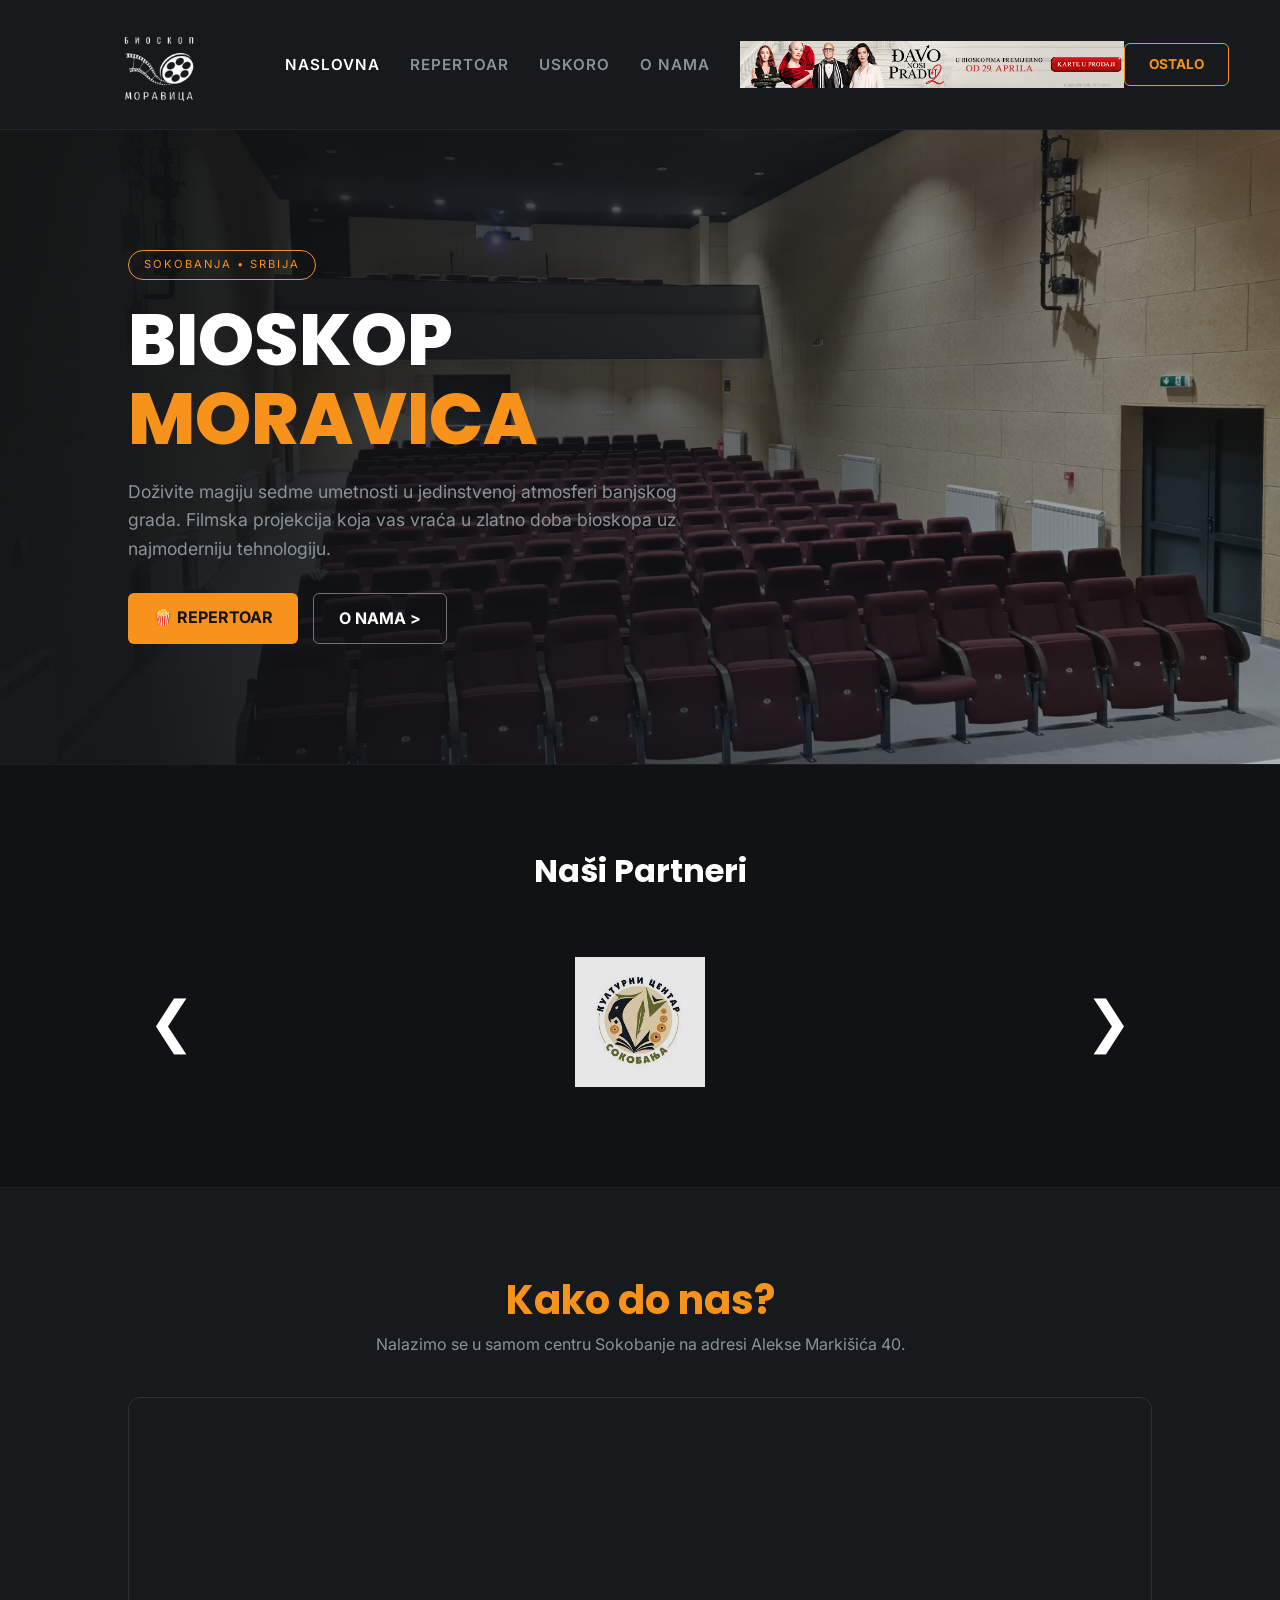
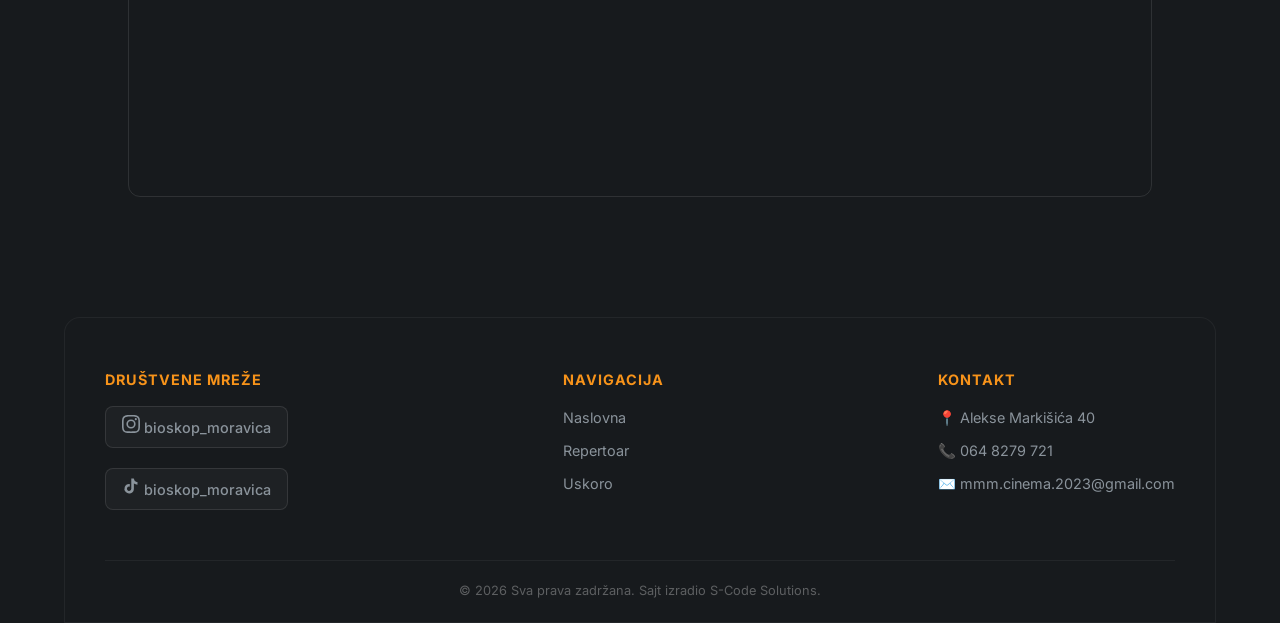
==== index.html @ 9a2bece3 "p" ====
<!DOCTYPE html>
<html lang="sr">
<head>
    <meta charset="UTF-8">
    <meta name="viewport" content="width=device-width, initial-scale=1.0">
    <title>Bioskop Moravica | Naslovna</title>
    <link rel="stylesheet" href="style.css">
    <link href="https://fonts.googleapis.com/css2?family=Inter:wght@400;600&family=Poppins:wght@700;800&display=swap" rel="stylesheet">
</head>
<body>
    
    <nav class="navbar">
        <div class="nav-left">
            <div class="hamburger" onclick="toggleMenu()">
                <span></span><span></span><span></span>
            </div>
            <a href="index.html" class="logo">
                <img src="assets/logo.png" alt="Bioskop Moravica">
            </a>
        </div>

        <ul class="nav-links" id="navLinks">
            <li><a href="index.html" style="color: var(--text-main);">NASLOVNA</a></li>
            <li><a href="repertoar.html">REPERTOAR</a></li>
            <li><a href="uskoro.html">USKORO</a></li>
            <li><a href="o-nama.html">O NAMA</a></li>
            <li class="hamburger-only" style="margin-top: 20px;"><a href="ostalo.html" style="color: var(--accent);">OSTALO</a></li>
        </ul>

        <div class="nav-right-group">
            <a href="repertoar.html#prada" class="banner-link-right">
                <img src="assets/baner-desni.jpg" class="nav-banner nav-banner-desni" alt="Đavo nosi Pradu 2">
            </a>
            <a href="ostalo.html" class="btn-outline nav-btn-mobile-hide">OSTALO</a>
        </div>
    </nav>

    <header class="hero">
        <div class="hero-content">
            <span style="display: inline-block; padding: 5px 15px; border: 1px solid var(--accent); color: var(--accent); border-radius: 20px; font-size: 0.7rem; letter-spacing: 2px; margin-bottom: 20px;">SOKOBANJA • SRBIJA</span>
            <h1>BIOSKOP<br><span>MORAVICA</span></h1>
            <p>Doživite magiju sedme umetnosti u jedinstvenoj atmosferi banjskog grada. Filmska projekcija koja vas vraća u zlatno doba bioskopa uz najmoderniju tehnologiju.</p>
            <div class="hero-buttons">
                <a href="repertoar.html" class="btn-primary">🍿 REPERTOAR</a>
                <a href="o-nama.html" class="btn-secondary">O NAMA ></a>
            </div>
        </div>
    </header>

    <section class="partners-section">
        <h3>Naši Partneri</h3>
        
        <div class="slider-container">
            <button class="slider-arrow" onclick="slideLeft()">❮</button>
            
            <div class="slider-track-window">
                <div class="partner-logos" id="partnerTrack">
                    <a href="https://kcsokobanja.rs/" target="_blank" class="partner-link">
                        <img src="assets/kc-sokobanja.png" alt="Kulturni centar Sokobanja" class="partner-logo-img">
                    </a>
                    <a href="https://sokobanja.rs/" target="_blank" class="partner-link">
                        <img src="assets/to-sokobanja.png" alt="Turistička organizacija Sokobanja" class="partner-logo-img">
                    </a>
                    <a href="https://sokobanja.ls.gov.rs/" target="_blank" class="partner-link">
                        <img src="assets/opstina-sokobanja.png" alt="Opština Sokobanja" class="partner-logo-img">
                    </a>
                </div>
            </div>
            
            <button class="slider-arrow" onclick="slideRight()">❯</button>
        </div>
    </section>

    <section class="map-section" style="padding: 80px 10%; background: var(--bg-card); border-top: 1px solid rgba(255,255,255,0.05);">
        <div class="section-header" style="text-align: center; margin-bottom: 40px;">
            <h2 style="font-family: 'Poppins'; font-size: 2.5rem; color: var(--accent);">Kako do nas?</h2>
            <p style="color: var(--text-muted);">Nalazimo se u samom centru Sokobanje na adresi Alekse Markišića 40.</p>
        </div>
        <div class="map-container">
            <iframe src="https://maps.google.com/maps?q=Alekse%20Markišića%2040,%20Sokobanja&t=&z=15&ie=UTF8&iwloc=&output=embed" allowfullscreen="" loading="lazy"></iframe>
        </div>
    </section>

    <footer class="footer">
        <div class="footer-grid">
            <div class="footer-col brand">
                <h4>DRUŠTVENE MREŽE</h4>
                <div class="social-buttons">
                    <a href="https://www.instagram.com/bioskop_moravica/" target="_blank" class="social-btn">
                        <svg viewBox="0 0 24 24"><path d="M12 2.163c3.204 0 3.584.012 4.85.07 3.252.148 4.771 1.691 4.919 4.919.058 1.265.069 1.645.069 4.849 0 3.205-.012 3.584-.069 4.849-.149 3.225-1.664 4.771-4.919 4.919-1.266.058-1.644.07-4.85.07-3.204 0-3.584-.012-4.849-.07-3.26-.149-4.771-1.699-4.919-4.92-.058-1.265-.07-1.644-.07-4.849 0-3.204.013-3.583.07-4.849.149-3.227 1.664-4.771 4.919-4.919 1.266-.057 1.645-.069 4.849-.069zM12 0C8.741 0 8.333.014 7.053.072 2.695.272.273 2.69.073 7.052.014 8.333 0 8.741 0 12c0 3.259.014 3.668.072 4.948.2 4.358 2.618 6.78 6.98 6.98C8.333 23.986 8.741 24 12 24c3.259 0 3.668-.014 4.948-.072 4.354-.2 6.782-2.618 6.979-6.98.059-1.28.073-1.689.073-4.948 0-3.259-.014-3.667-.072-4.947-.196-4.354-2.617-6.78-6.979-6.98C15.668.014 15.259 0 12 0zm0 5.838a6.162 6.162 0 100 12.324 6.162 6.162 0 000-12.324zM12 16a4 4 0 110-8 4 4 0 010 8zm6.406-11.845a1.44 1.44 0 100 2.881 1.44 1.44 0 000-2.881z"/></svg>
                        bioskop_moravica
                    </a>
                    <a href="https://www.tiktok.com/@bioskop_moravica" target="_blank" class="social-btn">
                        <svg viewBox="0 0 24 24"><path d="M19.59 6.69a4.83 4.83 0 0 1-3.77-4.25V2h-3.45v13.67a2.89 2.89 0 0 1-5.2 1.74 2.89 2.89 0 0 1 2.31-4.64 2.93 2.93 0 0 1 .88.13V9.4a6.84 6.84 0 0 0-1-.05A6.33 6.33 0 0 0 5 20.1a6.34 6.34 0 0 0 10.86-4.43v-7a8.16 8.16 0 0 0 4.77 1.52v-3.4a4.85 4.85 0 0 1-1-.1z"/></svg>
                        bioskop_moravica
                    </a>
                </div>
            </div>
            <div class="footer-col links">
                <h4>NAVIGACIJA</h4>
                <a href="index.html">Naslovna</a>
                <a href="repertoar.html">Repertoar</a>
                <a href="uskoro.html">Uskoro</a>
            </div>
            <div class="footer-col contact">
                <h4>KONTAKT</h4>
                <p>📍 Alekse Markišića 40</p>
                <p>📞 064 8279 721</p>
                <p>✉️ mmm.cinema.2023@gmail.com</p>
            </div>
        </div>
        <div class="copyright-tekst">© 2026 Sva prava zadržana. Sajt izradio S-Code Solutions.</div>
    </footer>

    <script>
        function toggleMenu() { document.getElementById("navLinks").classList.toggle("active"); }

        function slideRight() {
            const track = document.getElementById('partnerTrack');
            if (!track) return;
            const itemWidth = track.firstElementChild.offsetWidth; 
            
            track.style.transition = "transform 0.3s ease-in-out";
            track.style.transform = `translateX(-${itemWidth}px)`;
            
            setTimeout(() => {
                track.style.transition = "none";
                track.style.transform = "translateX(0)";
                track.appendChild(track.firstElementChild);
            }, 300);
        }

        function slideLeft() {
            const track = document.getElementById('partnerTrack');
            if (!track) return;
            const itemWidth = track.lastElementChild.offsetWidth;
            
            track.prepend(track.lastElementChild);
            track.style.transition = "none";
            track.style.transform = `translateX(-${itemWidth}px)`;
            
            setTimeout(() => {
                track.style.transition = "transform 0.3s ease-in-out";
                track.style.transform = "translateX(0)";
            }, 20); 
        }
    </script>
</body>
</html>
---- style.css ----
:root {
    --bg-dark: #101214;
    --bg-card: #171A1D;
    --accent: #F7931A;
    --text-main: #FFFFFF;
    --text-muted: #8A939B;
    --font-heading: 'Poppins', sans-serif;
    --font-text: 'Inter', sans-serif;
}

* { margin: 0; padding: 0; box-sizing: border-box; }
body { background-color: var(--bg-card); color: var(--text-main); font-family: var(--font-text); line-height: 1.6; overflow-x: hidden; }
a { text-decoration: none; color: inherit; }

/* === 1. NAVIGACIJA (SAVRŠENA SIMETRIJA) === */
.navbar {
    display: flex;
    justify-content: space-between;
    align-items: center;
    padding: 10px 4%; 
    background-color: var(--bg-card);
    border-bottom: 1px solid rgba(255, 255, 255, 0.05); 
    position: sticky; 
    top: 0; 
    z-index: 1000;
    min-height: 130px;
}

.hamburger { display: none; flex-direction: column; gap: 5px; cursor: pointer; z-index: 2000; }
.hamburger span { width: 25px; height: 3px; background-color: var(--text-main); border-radius: 2px; transition: 0.3s; }

/* LEVA STRANA (LOGO) */
.nav-left { 
    display: flex; 
    align-items: center; 
    flex: 1; 
    justify-content: flex-start;
}
.logo { display: block; cursor: pointer; z-index: 2000; text-decoration: none; }
.logo-text { display: none !important; }
.logo img { 
    height: 80px !important; 
    width: auto !important; 
    display: block; 
    object-fit: contain;
    transform: scale(2.2); 
    transform-origin: left center; 
    margin-left: 20px; 
}

/* SREDINA (LINKOVI U MRTVOM CENTRU) */
.nav-links { 
    display: flex; 
    list-style: none; 
    gap: 30px; 
    justify-content: center; 
    flex: 1; 
    margin: 0;
    padding: 0;
}
.nav-links a { font-size: 0.95rem; font-weight: 600; color: var(--text-muted); transition: 0.3s; letter-spacing: 1px; white-space: nowrap;}
.nav-links a:hover { color: var(--text-main); }
.hamburger-only { display: none; }

/* DESNA STRANA (PRADA BLIŽE SREDINI, OSTALO DESNO) */
.nav-right-group {
    display: flex;
    align-items: center;
    flex: 1; 
    justify-content: flex-end; 
}
.banner-link-right { 
    display: flex; 
    align-items: center; 
    margin-left: 30px; 
    margin-right: auto; 
}
.nav-banner-desni {
    height: 65px !important; 
    width: auto;
    max-width: 30vw !important; 
    object-fit: contain;
    border-radius: 6px;
    margin: 0;
    transition: transform 0.2s ease;
}
.nav-banner-desni:hover { transform: scale(1.05); }

.nav-right-group .btn-outline { margin-left: auto; }

/* === 2. DUGMAD === */
.btn-outline { border: 1px solid var(--accent); padding: 10px 24px; border-radius: 6px; color: var(--accent); font-weight: 700; font-size: 0.85rem; transition: 0.3s; cursor: pointer; display: inline-block; white-space: nowrap; flex-shrink: 0; background: transparent;}
.btn-outline:hover { background: var(--accent); color: var(--bg-dark); }
.btn-primary { background: var(--accent); color: var(--bg-dark); padding: 12px 25px; border-radius: 6px; font-weight: 700; display: inline-block; text-align: center; border: none; cursor: pointer;}
.btn-secondary { background: transparent; border: 1px solid rgba(255,255,255,0.4); color: var(--text-main); padding: 12px 25px; border-radius: 6px; font-weight: 700; display: inline-block; text-align: center;}
#filterBtn { background-color: var(--accent) !important; color: var(--bg-dark) !important; border: none !important; box-shadow: 0 4px 15px rgba(247, 147, 26, 0.3); }

/* === 3. HERO SEKCIJA === */
.hero { padding: 120px 10%; display: flex; flex-direction: column; justify-content: center; background-color: #111; background-image: linear-gradient(to right, rgba(16,18,20,0.95) 10%, rgba(16,18,20,0.7) 50%, rgba(16,18,20,0.2) 100%), url('assets/bmsunutra.jpeg'); background-size: cover; background-position: center; }
.hero h1 { font-family: var(--font-heading); font-size: clamp(3rem, 6vw, 4.5rem); line-height: 1.1; margin-bottom: 20px; font-weight: 800; }
.hero h1 span { color: var(--accent); }
.hero p { color: var(--text-muted); max-width: 550px; margin-bottom: 30px; font-size: 1.1rem; }
.hero-buttons { display: flex; gap: 15px; margin-top: 10px; }

/* === 4. GRIDOVI KARTICA === */
.movie-grid { display: grid; grid-template-columns: repeat(auto-fill, minmax(280px, 1fr)); gap: 30px; }

/* UKLONJEN align-items: start; KAKO BI SVE KARTICE BILE ISTE VISINE */
.services-grid { display: grid; grid-template-columns: repeat(auto-fill, minmax(350px, 1fr)); gap: 40px; }

.movie-card { background-color: rgba(255,255,255,0.03); border-radius: 12px; overflow: hidden; border: 1px solid rgba(255,255,255,0.05); transition: transform 0.3s ease, box-shadow 0.3s ease; display: flex !important; flex-direction: column !important; height: 100% !important; }
.movie-card:hover { transform: scale(1.02); }
.movie-card:target { border: 2px solid var(--accent) !important; transform: scale(1.03); animation: pulse-glow 2s infinite; }

@keyframes pulse-glow {
    0% { box-shadow: 0 0 15px rgba(247, 147, 26, 0.3); }
    50% { box-shadow: 0 0 40px rgba(247, 147, 26, 0.7); }
    100% { box-shadow: 0 0 15px rgba(247, 147, 26, 0.3); }
}

.movie-card img { width: 100% !important; aspect-ratio: 2 / 3 !important; object-fit: cover !important; display: block !important; height: auto !important; }
.card-content { padding: 15px 20px 20px 20px; display: flex !important; flex-direction: column !important; flex-grow: 1 !important; }
.card-content h3 { font-family: var(--font-heading); font-size: 1.2rem; margin-bottom: 5px; }
.card-content p { font-size: 0.85rem; color: var(--text-muted); margin-bottom: 15px; line-height: 1.4; }
.genre { font-size: 0.75rem; color: var(--accent); display: block; margin-bottom: 10px; font-weight: 700; text-transform: uppercase;}
.card-content .times { margin-top: auto !important; }
.times span { background: rgba(255,255,255,0.05); padding: 5px 12px; border-radius: 4px; font-size: 0.8rem; border: 1px solid rgba(255,255,255,0.1); margin-right: 5px;}
.rezervacija-info { display: flex; justify-content: space-between; align-items: center; margin-top: auto !important; margin-bottom: 15px; padding-top: 15px; border-top: 1px solid rgba(255,255,255,0.05); }
.cena { font-weight: 800; color: var(--accent); font-size: 1.1rem; }
.btn-rezervisi { background-color: var(--accent); color: var(--bg-dark); padding: 10px 0; text-align: center; border-radius: 6px; font-weight: 800; display: block; width: 100%; transition: transform 0.2s ease; }
.btn-rezervisi:hover { background-color: #e08517; transform: scale(1.02); }

/* === 5. KARTICE USLUGA (OSTALO) === */
.service-card { background-color: var(--bg-card); border-radius: 12px; padding: 30px; border: 1px solid rgba(255,255,255,0.05); height: 100%; display: flex; flex-direction: column; }
.service-card h3 { font-family: var(--font-heading); font-size: 1.5rem; margin-bottom: 10px; }
.service-card img { width: 100% !important; height: 250px; object-fit: cover; border-radius: 8px; margin-top: auto; border: 1px solid rgba(255,255,255,0.1); }

.slika-rodjendan-full { 
    width: 100% !important; 
    height: auto !important; 
    object-fit: contain !important; 
    border-radius: 12px !important; 
    margin: 15px 0 !important; 
    display: block !important;
}

/* === 6. FILTERI === */
.filters-container { display: none; gap: 20px; margin-top: 20px; margin-bottom: 40px; background: rgba(255,255,255,0.03); padding: 25px; border-radius: 8px; flex-wrap: wrap; width: 100%; border: 1px solid rgba(255,255,255,0.05);}
.filter-group { display: flex; flex-direction: column; flex: 1; min-width: 200px; }
.filter-group label { font-size: 0.75rem; color: var(--accent); margin-bottom: 8px; font-weight: 700; text-transform: uppercase; }
.filter-group select { appearance: none; -webkit-appearance: none; background-color: #1A1D21; color: var(--text-main); border: 1px solid rgba(255,255,255,0.1); padding: 12px 15px; border-radius: 6px; font-family: var(--font-text); font-size: 0.95rem; outline: none; cursor: pointer; }
.filter-group select option { background-color: #1A1D21; color: #fff; }

/* === 7. TABELA ZA CENOVNIK === */
.cenovnik-container { width: 100%; margin-top: 30px; overflow-x: auto; }
.cena-tabela { width: 100%; border-collapse: collapse; background: rgba(255,255,255,0.02); border-radius: 12px; overflow: hidden; border: 1px solid rgba(255,255,255,0.05); }
.cena-tabela th, .cena-tabela td { padding: 15px; text-align: left; border-bottom: 1px solid rgba(255,255,255,0.05); }
.cena-tabela th { background: rgba(247, 147, 26, 0.1); color: var(--accent); text-transform: uppercase; font-size: 0.9rem; }
.cena-tabela tr:last-child td { border-bottom: none; }

/* === 8. PARTNERI SLAJDER (UVEĆANI LOGOTIPI, STRELICE NA IVICAMA) === */
.partners-section { padding: 80px 10%; background-color: var(--bg-dark); border-top: 1px solid rgba(255, 255, 255, 0.05); }
.partners-section h3 { font-family: var(--font-heading); font-size: 2rem; color: var(--text-main); margin-bottom: 40px; text-align: center; }

.slider-container { display: flex; align-items: center; justify-content: space-between; max-width: 1100px; margin: 0 auto; width: 100%; }

.slider-arrow { background: none !important; border: none !important; color: var(--text-main); font-size: 3.5rem; cursor: pointer; transition: transform 0.2s ease, color 0.2s ease; padding: 0 20px; }
.slider-arrow:hover { transform: scale(1.3); color: var(--accent); }

.slider-track-window { overflow: hidden; max-width: 400px; width: 100%; margin: 0 auto; }
.partner-logos { display: flex; align-items: center; justify-content: flex-start; width: max-content; padding: 20px 0; gap: 0; }
.partner-link { display: flex; justify-content: center; width: 400px; flex-shrink: 0; transition: transform 0.3s ease; opacity: 0.9; }
.partner-link:hover { transform: scale(1.1); opacity: 1; }

/* ZNATNO UVEĆAN LOGO PARTNERA (Vraćeno na 130px) */
.partner-logo-img { height: 130px !important; width: auto; object-fit: contain; }

/* === 9. MAPE === */
.map-container { width: 100%; height: 400px !important; border-radius: 12px !important; overflow: hidden !important; border: 1px solid rgba(255,255,255,0.1) !important; display: flex !important; }
.map-container iframe { width: 100% !important; height: 100% !important; border: none !important; display: block !important; }

/* === 10. FUTER === */
.footer { background-color: var(--bg-card); margin: 40px 5% 0 5%; padding: 50px 40px 20px 40px; border-radius: 16px 16px 0 0; border: 1px solid rgba(255, 255, 255, 0.05); }
.footer-grid { display: flex; justify-content: space-between; flex-wrap: wrap; gap: 30px; width: 100%; }
.footer-col h4 { color: var(--accent); margin-bottom: 15px; font-size: 0.9rem; letter-spacing: 1px; }
.footer-col a, .footer-col p { display: block; color: var(--text-muted); margin-bottom: 10px; font-size: 0.9rem; text-decoration: none; }
.footer-col a:hover { color: var(--text-main); }

.footer-col.brand img { height: 70px !important; width: auto; margin-bottom: 20px; transform: scale(2.2); transform-origin: left center; margin-left: 15px; }

.social-buttons { display: flex; flex-direction: column; gap: 10px; margin-top: 10px; }
.social-btn { display: inline-flex; align-items: center; gap: 10px; background: rgba(255, 255, 255, 0.03); padding: 8px 16px; border: 1px solid rgba(255, 255, 255, 0.1); border-radius: 8px; color: var(--text-muted); text-decoration: none; transition: 0.3s; font-size: 0.85rem; font-weight: 500; width: fit-content; }
.social-btn:hover { background-color: var(--accent); color: var(--bg-dark); border-color: var(--accent); transform: translateY(-3px); }
.social-btn svg { width: 18px; height: 18px; fill: currentColor; flex-shrink: 0; }

.copyright-tekst { text-align: center; color: rgba(255, 255, 255, 0.3); font-size: 0.8rem; padding-top: 20px; margin-top: 40px; border-top: 1px solid rgba(255, 255, 255, 0.05); width: 100%; }

.skriveno { display: none !important; }

/* === 11. MOBILNA OPTIMIZACIJA === */
@media (max-width: 1000px) {
    .hamburger { display: flex; }
    .navbar { padding: 15px 5%; justify-content: space-between; min-height: 80px;}
    
    .nav-left { flex: unset; }
    .logo img { transform: scale(1.6); margin-left: 20px; height: 60px !important; } 
    
    .nav-banner-desni { max-width: 40vw !important; height: 50px !important; }

    .nav-links { position: fixed; top: 0; left: -100%; width: 250px; height: 100vh; background-color: #0c0d0f; flex-direction: column; justify-content: center; align-items: center; gap: 30px; transition: 0.4s ease-in-out; z-index: 1500; box-shadow: 10px 0 20px rgba(0,0,0,0.5); margin: 0 !important; }
    .nav-links.active { left: 0; }
    .nav-btn-mobile-hide { display: none; }
    .hamburger-only { display: block; }
    
    .nav-right-group { gap: 10px; justify-content: flex-end; flex: 1; }
    
    .hero { padding: 80px 5%; text-align: center; }
    .hero h1 { font-size: 2.8rem; }
    
    .slider-arrow { font-size: 2.5rem; padding: 0 5px; }
    
    .slider-track-window { max-width: 100%; width: 100%; }
    .partner-link { width: 100vw; }
    .partner-logo-img { height: 90px !important; }

    .map-section { padding: 50px 5% !important; }
    .map-container { width: 100%; overflow: hidden; }
    iframe { width: 100% !important; height: 300px !important; }
    
    .movie-grid { grid-template-columns: 1fr; gap: 20px; }
    .services-grid { grid-template-columns: 1fr; gap: 20px; }
}
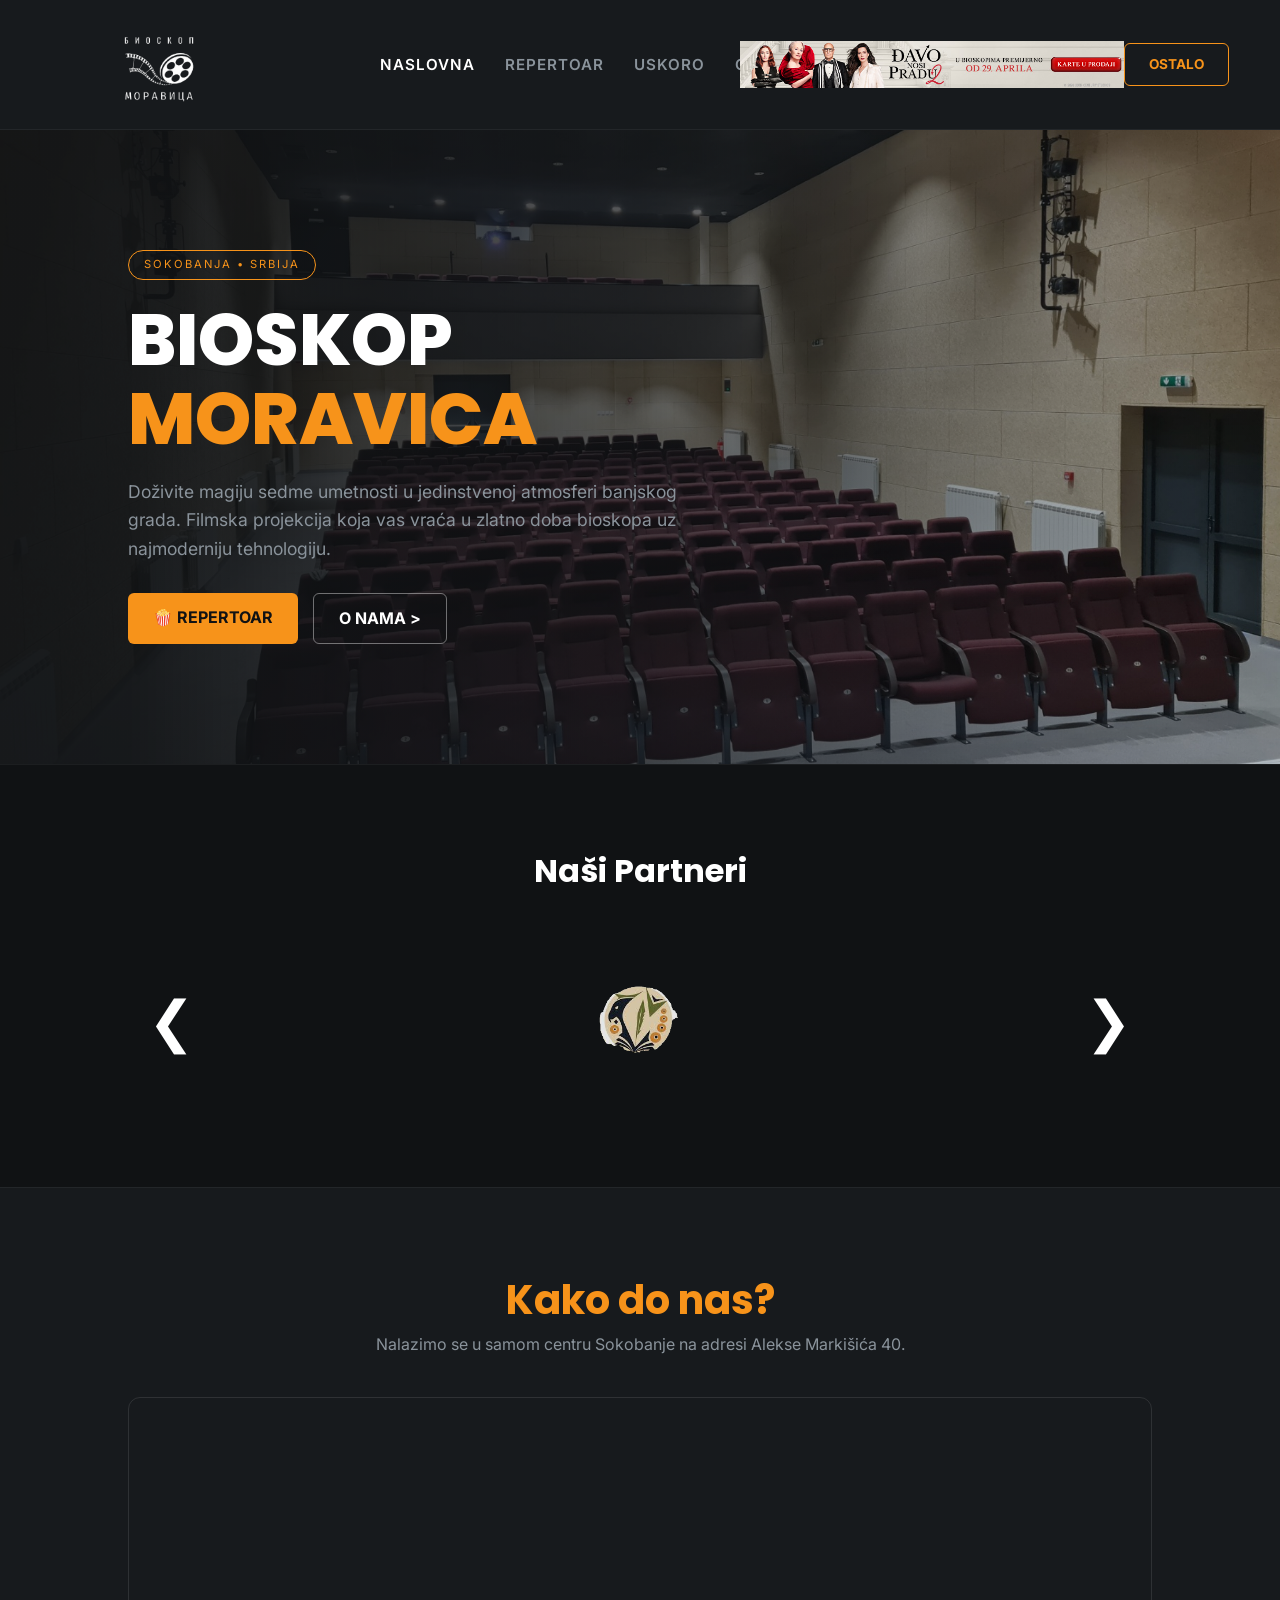
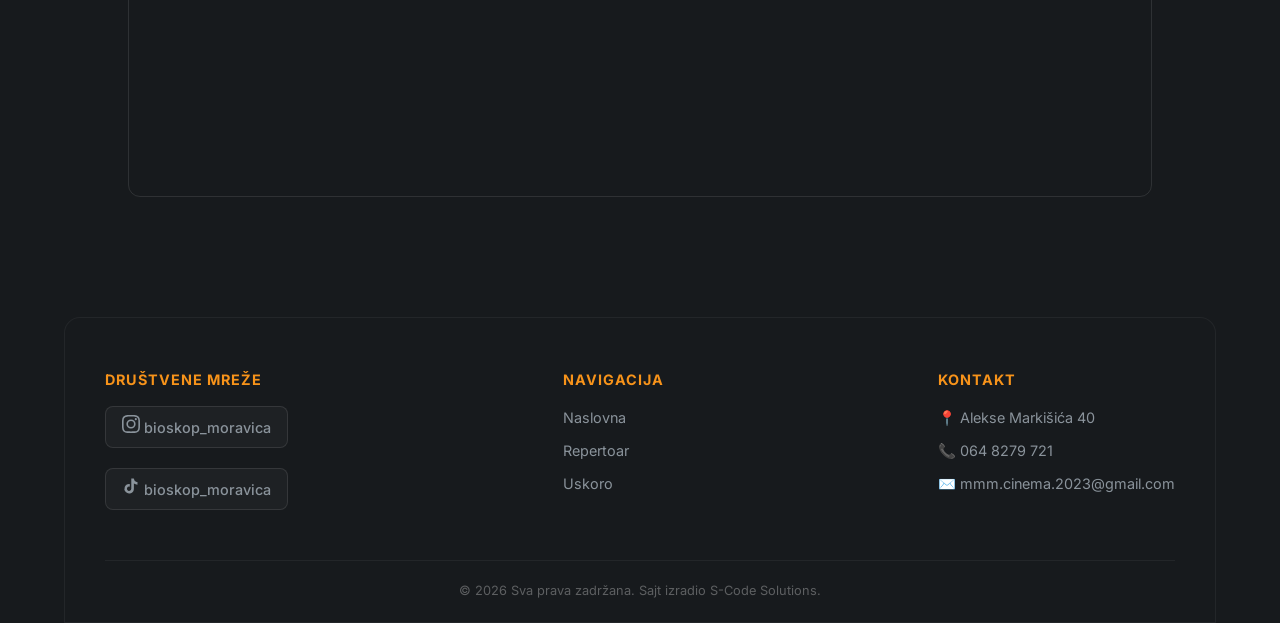
==== commit b276fd16: "mobilev2" ====
--- a/index.html
+++ b/index.html
@@ -113,7 +113,10 @@
     </footer>
 
     <script>
-        function toggleMenu() { document.getElementById("navLinks").classList.toggle("active"); }
+        function toggleMenu() { 
+    document.getElementById("navLinks").classList.toggle("active"); 
+    document.querySelector(".logo").classList.toggle("logo-sakriven");
+}
 
         function slideRight() {
             const track = document.getElementById('partnerTrack');
--- a/style.css
+++ b/style.css
@@ -72,7 +72,7 @@
 .banner-link-right { 
     display: flex; 
     align-items: center; 
-    margin-left: 30px; 
+    margin-left: -65px; /* OVO JE KLJUČ: Minus je gura kroz zid ulevo! */
     margin-right: auto; 
 }
 .nav-banner-desni {
@@ -197,15 +197,22 @@
 
 .skriveno { display: none !important; }
 
-/* === 11. MOBILNA OPTIMIZACIJA === */
+/* === 11. MOBILNA OPTIMIZACIJA (Samo za telefone!) === */
 @media (max-width: 1000px) {
     .hamburger { display: flex; }
     .navbar { padding: 15px 5%; justify-content: space-between; min-height: 80px;}
     
     .nav-left { flex: unset; }
-    .logo img { transform: scale(1.6); margin-left: 20px; height: 60px !important; } 
-    
-    .nav-banner-desni { max-width: 40vw !important; height: 50px !important; }
+    
+    /* GIGANTSKI LOGO NA TELEFONU */
+    .logo img { transform: scale(2); margin-left: 25px; height: 60px !important; } 
+    
+    /* GIGANTSKA PRADA NA TELEFONU */
+    .banner-link-right { margin-left: auto !important; margin-right: 0 !important; }
+    .nav-banner-desni { max-width: 45vw !important; height: 60px !important; }
+
+    /* KADA SE MENI OTVORI, LOGO SE SAKRIJE */
+    .logo-sakriven { display: none !important; }
 
     .nav-links { position: fixed; top: 0; left: -100%; width: 250px; height: 100vh; background-color: #0c0d0f; flex-direction: column; justify-content: center; align-items: center; gap: 30px; transition: 0.4s ease-in-out; z-index: 1500; box-shadow: 10px 0 20px rgba(0,0,0,0.5); margin: 0 !important; }
     .nav-links.active { left: 0; }
@@ -218,10 +225,9 @@
     .hero h1 { font-size: 2.8rem; }
     
     .slider-arrow { font-size: 2.5rem; padding: 0 5px; }
-    
-    .slider-track-window { max-width: 100%; width: 100%; }
-    .partner-link { width: 100vw; }
-    .partner-logo-img { height: 90px !important; }
+    .slider-track-window { max-width: 230px !important; } 
+    .partner-link { width: 230px !important; } 
+    .partner-logo-img { height: 70px !important; width: 100% !important; object-fit: contain; } 
 
     .map-section { padding: 50px 5% !important; }
     .map-container { width: 100%; overflow: hidden; }
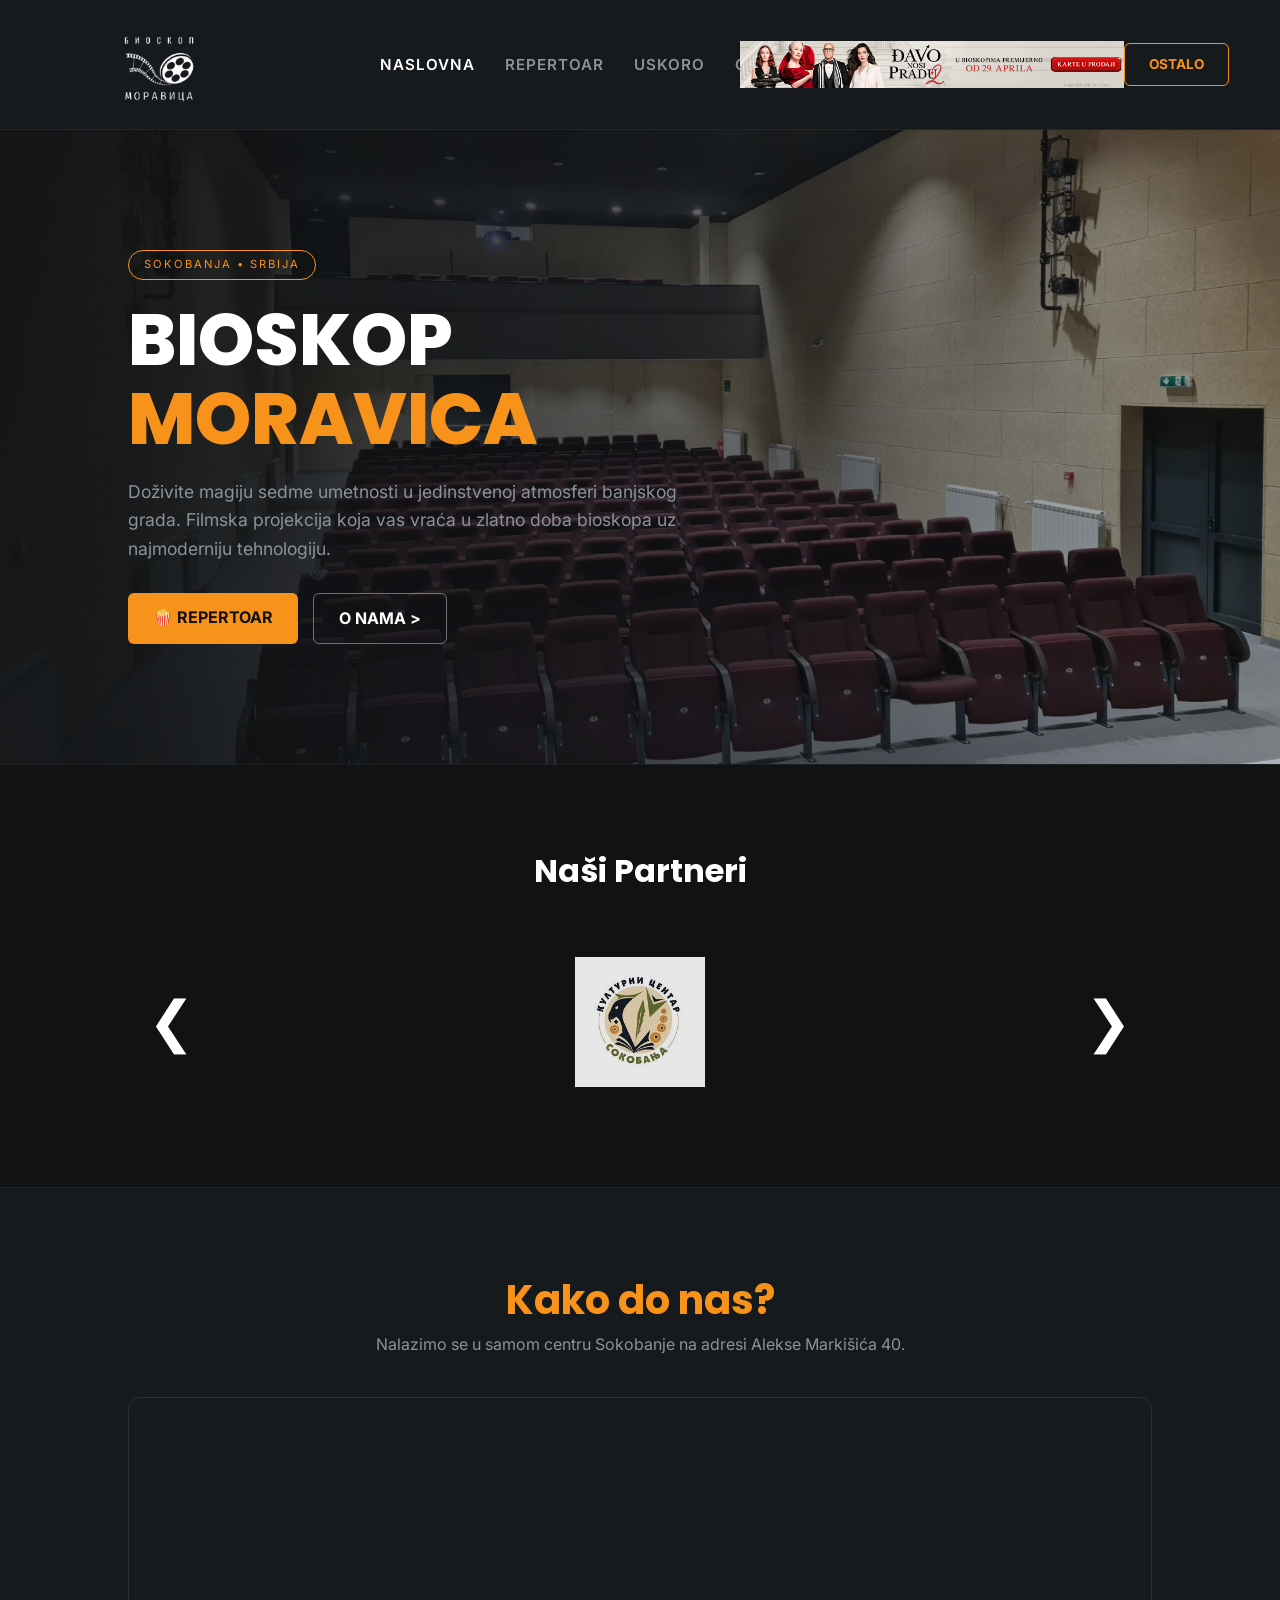
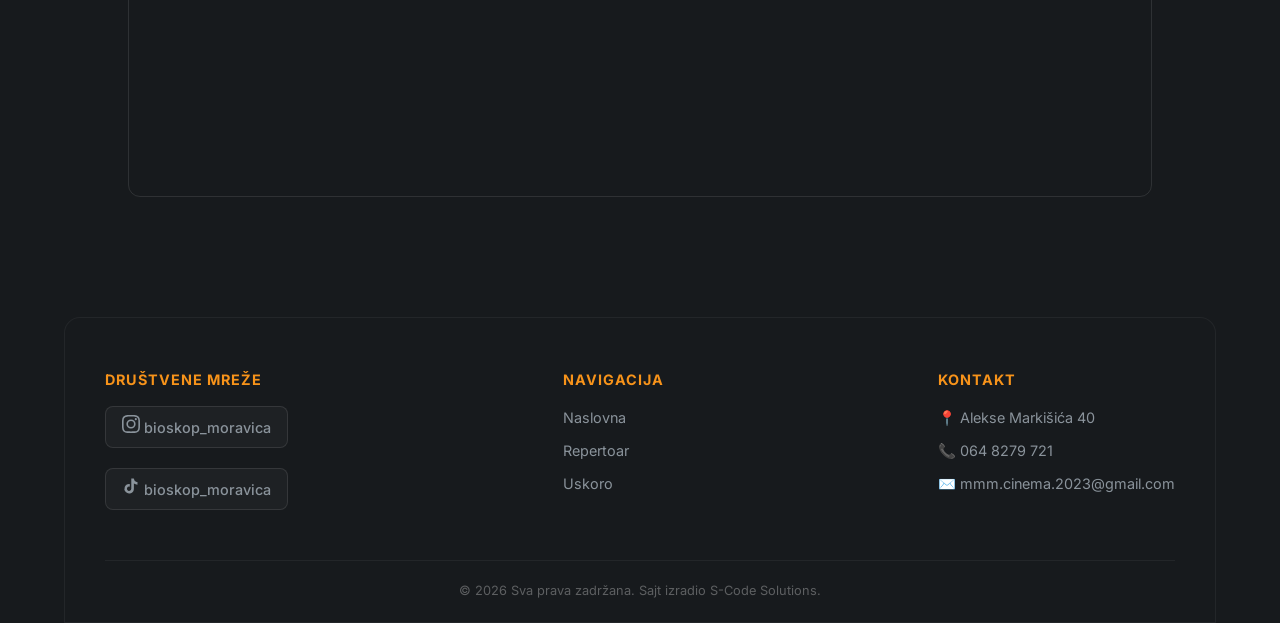
==== commit 0ff7260e: "bezanje logao mr" ====
--- a/index.html
+++ b/index.html
@@ -115,8 +115,8 @@
     <script>
         function toggleMenu() { 
     document.getElementById("navLinks").classList.toggle("active"); 
-    document.querySelector(".logo").classList.toggle("logo-sakriven");
 }
+
 
         function slideRight() {
             const track = document.getElementById('partnerTrack');
--- a/style.css
+++ b/style.css
@@ -197,42 +197,69 @@
 
 .skriveno { display: none !important; }
 
-/* === 11. MOBILNA OPTIMIZACIJA (Samo za telefone!) === */
+/* === 11. MOBILNA OPTIMIZACIJA (SAMO TELEFON) === */
 @media (max-width: 1000px) {
-    .hamburger { display: flex; }
-    .navbar { padding: 15px 5%; justify-content: space-between; min-height: 80px;}
+    .navbar { 
+        padding: 10px 5%; 
+        justify-content: space-between; 
+        min-height: 90px; 
+        display: flex;
+        align-items: center;
+    }
     
-    .nav-left { flex: unset; }
-    
-    /* GIGANTSKI LOGO NA TELEFONU */
-    .logo img { transform: scale(2); margin-left: 25px; height: 60px !important; } 
-    
-    /* GIGANTSKA PRADA NA TELEFONU */
-    .banner-link-right { margin-left: auto !important; margin-right: 0 !important; }
-    .nav-banner-desni { max-width: 45vw !important; height: 60px !important; }
-
-    /* KADA SE MENI OTVORI, LOGO SE SAKRIJE */
-    .logo-sakriven { display: none !important; }
-
-    .nav-links { position: fixed; top: 0; left: -100%; width: 250px; height: 100vh; background-color: #0c0d0f; flex-direction: column; justify-content: center; align-items: center; gap: 30px; transition: 0.4s ease-in-out; z-index: 1500; box-shadow: 10px 0 20px rgba(0,0,0,0.5); margin: 0 !important; }
+    /* HAMBURGER (Tri crte) ostaje levo */
+    .hamburger { display: flex; order: 1; margin: 0; }
+
+    /* PRADA BANER - Veći, ZAOBLJEN i istaknut */
+    .nav-right-group { 
+        order: 2; 
+        flex: 1; 
+        display: flex; 
+        justify-content: center; 
+        align-items: center;
+        gap: 0;
+    }
+    .banner-link-right { margin: 0 !important; display: flex; }
+    .nav-banner-desni { 
+        height: 70px !important; /* Povećano da ne bude sitno */
+        max-width: 50vw !important; 
+        width: auto;
+        border-radius: 12px !important; /* OVO ZAOBLJUJE IVICE NA FONU */
+        box-shadow: 0 4px 10px rgba(0,0,0,0.4); /* Daje dubinu da ne izgleda "izgubljeno" */
+        object-fit: cover;
+    }
+
+    /* LOGO MORAVICA - Ostaje desno, fiksiran, NEMA BEŽANJA */
+    .nav-left { order: 3; flex: 0; display: flex; align-items: center; }
+    .logo { margin: 0; }
+    .logo img { 
+        transform: scale(1.6); /* Malo prilagođeno da stane uz veliku Pradu */
+        transform-origin: right center; 
+        height: 50px !important; 
+        margin-top: -5px; 
+    }
+
+    /* MENI KADA SE OTVORI */
+    .nav-links { 
+        position: fixed; top: 0; left: -100%; width: 250px; height: 100vh; 
+        background-color: #0c0d0f; flex-direction: column; justify-content: center; 
+        align-items: center; gap: 30px; transition: 0.4s ease-in-out; 
+        z-index: 1500; box-shadow: 10px 0 20px rgba(0,0,0,0.5); margin: 0 !important; 
+    }
     .nav-links.active { left: 0; }
     .nav-btn-mobile-hide { display: none; }
     .hamburger-only { display: block; }
     
-    .nav-right-group { gap: 10px; justify-content: flex-end; flex: 1; }
-    
-    .hero { padding: 80px 5%; text-align: center; }
-    .hero h1 { font-size: 2.8rem; }
-    
-    .slider-arrow { font-size: 2.5rem; padding: 0 5px; }
-    .slider-track-window { max-width: 230px !important; } 
-    .partner-link { width: 230px !important; } 
-    .partner-logo-img { height: 70px !important; width: 100% !important; object-fit: contain; } 
-
+    /* Ostale mobilne ispravke */
+    .hero { padding: 60px 5%; text-align: center; }
+    .hero h1 { font-size: 2.5rem; }
+    .slider-arrow { font-size: 2.2rem; padding: 0 5px; }
+    .slider-track-window { max-width: 260px !important; } 
+    .partner-link { width: 260px !important; } 
+    .partner-logo-img { height: 80px !important; }
     .map-section { padding: 50px 5% !important; }
     .map-container { width: 100%; overflow: hidden; }
     iframe { width: 100% !important; height: 300px !important; }
-    
     .movie-grid { grid-template-columns: 1fr; gap: 20px; }
     .services-grid { grid-template-columns: 1fr; gap: 20px; }
 }
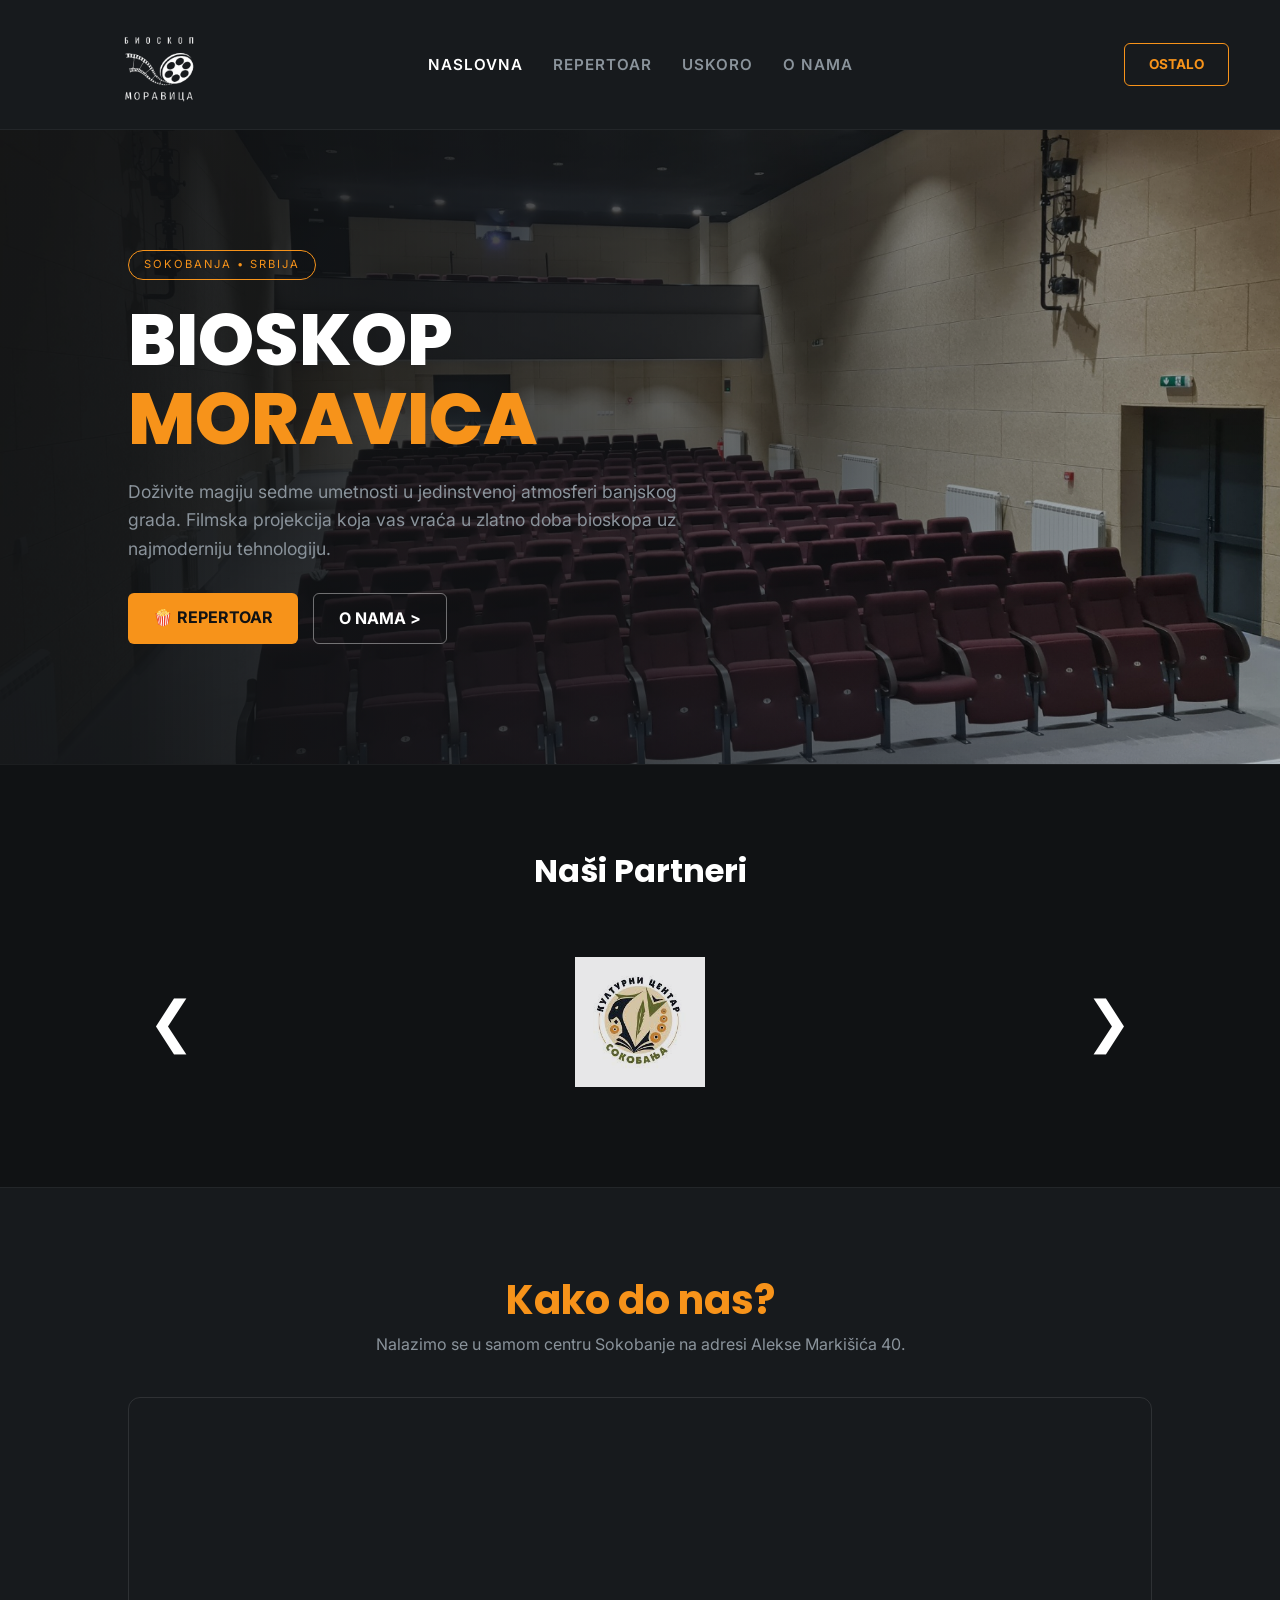
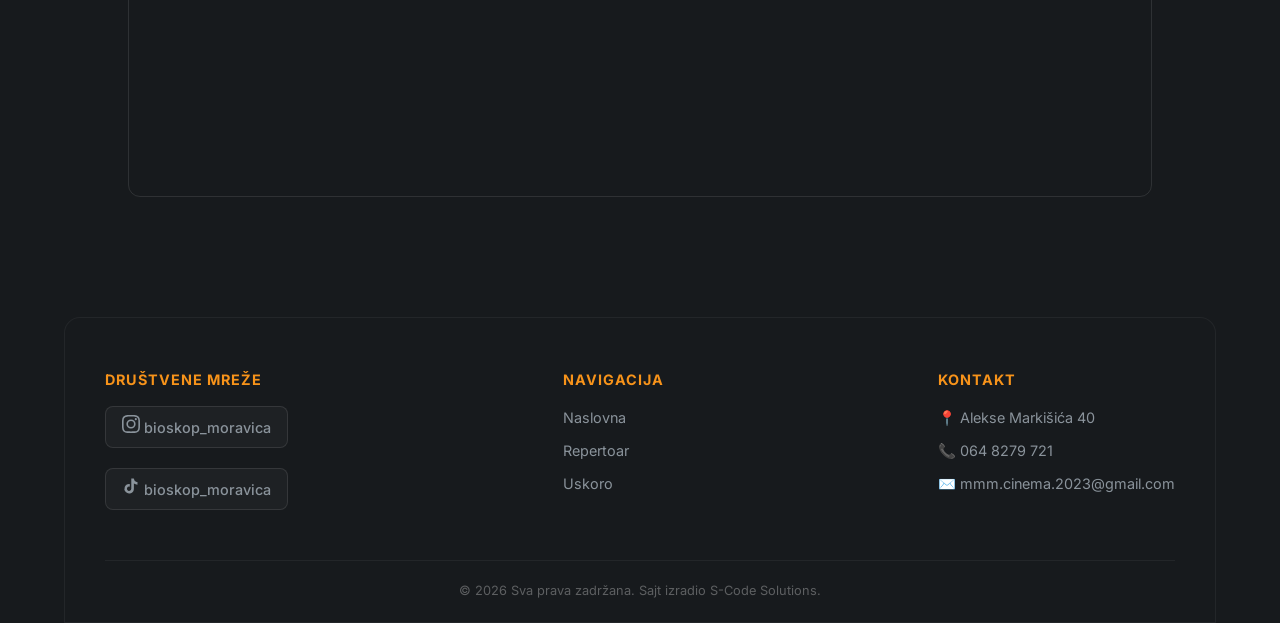
==== commit b0f0e981: "potpuno izbirsana prada" ====
--- a/index.html
+++ b/index.html
@@ -28,9 +28,6 @@
         </ul>
 
         <div class="nav-right-group">
-            <a href="repertoar.html#prada" class="banner-link-right">
-                <img src="assets/baner-desni.jpg" class="nav-banner nav-banner-desni" alt="Đavo nosi Pradu 2">
-            </a>
             <a href="ostalo.html" class="btn-outline nav-btn-mobile-hide">OSTALO</a>
         </div>
     </nav>
@@ -114,9 +111,8 @@
 
     <script>
         function toggleMenu() { 
-    document.getElementById("navLinks").classList.toggle("active"); 
-}
-
+            document.getElementById("navLinks").classList.toggle("active"); 
+        }
 
         function slideRight() {
             const track = document.getElementById('partnerTrack');
@@ -147,6 +143,49 @@
                 track.style.transform = "translateX(0)";
             }, 20); 
         }
+
+        // DRAG AND DROP ZA MENI
+        const navList = document.getElementById('navLinks');
+        let draggedItem = null;
+
+        navList.querySelectorAll('li').forEach(li => {
+            li.draggable = true;
+            li.style.cursor = 'grab';
+
+            li.addEventListener('dragstart', function(e) {
+                draggedItem = this;
+                setTimeout(() => this.style.opacity = '0.5', 0);
+            });
+
+            li.addEventListener('dragend', function() {
+                setTimeout(() => {
+                    this.style.opacity = '1';
+                    draggedItem = null;
+                }, 0);
+            });
+
+            li.addEventListener('dragover', function(e) {
+                e.preventDefault(); 
+            });
+
+            li.addEventListener('dragenter', function(e) {
+                e.preventDefault();
+            });
+
+            li.addEventListener('drop', function(e) {
+                if (this !== draggedItem) {
+                    let allItems = Array.from(navList.children);
+                    let draggedIndex = allItems.indexOf(draggedItem);
+                    let targetIndex = allItems.indexOf(this);
+                    
+                    if (draggedIndex < targetIndex) {
+                        this.after(draggedItem);
+                    } else {
+                        this.before(draggedItem);
+                    }
+                }
+            });
+        });
     </script>
 </body>
 </html>
--- a/style.css
+++ b/style.css
@@ -201,45 +201,35 @@
 @media (max-width: 1000px) {
     .navbar { 
         padding: 10px 5%; 
-        justify-content: space-between; 
-        min-height: 90px; 
+        justify-content: flex-start; 
+        min-height: 80px; 
         display: flex;
         align-items: center;
     }
     
-    /* HAMBURGER (Tri crte) ostaje levo */
-    .hamburger { display: flex; order: 1; margin: 0; }
-
-    /* PRADA BANER - Veći, ZAOBLJEN i istaknut */
-    .nav-right-group { 
-        order: 2; 
-        flex: 1; 
+    .nav-left { 
         display: flex; 
-        justify-content: center; 
-        align-items: center;
-        gap: 0;
-    }
-    .banner-link-right { margin: 0 !important; display: flex; }
-    .nav-banner-desni { 
-        height: 70px !important; /* Povećano da ne bude sitno */
-        max-width: 50vw !important; 
-        width: auto;
-        border-radius: 12px !important; /* OVO ZAOBLJUJE IVICE NA FONU */
-        box-shadow: 0 4px 10px rgba(0,0,0,0.4); /* Daje dubinu da ne izgleda "izgubljeno" */
-        object-fit: cover;
-    }
-
-    /* LOGO MORAVICA - Ostaje desno, fiksiran, NEMA BEŽANJA */
-    .nav-left { order: 3; flex: 0; display: flex; align-items: center; }
+        align-items: center; 
+        gap: 20px; 
+        width: 100%;
+    }
+
+    .hamburger { display: flex; margin: 0; }
+
+    /* LOGO MORAVICA - Dodatno povećan */
     .logo { margin: 0; }
     .logo img { 
-        transform: scale(1.6); /* Malo prilagođeno da stane uz veliku Pradu */
-        transform-origin: right center; 
-        height: 50px !important; 
-        margin-top: -5px; 
-    }
-
-    /* MENI KADA SE OTVORI */
+        transform: scale(1.9); /* OVO GA JE POVEĆALO */
+        transform-origin: left center; 
+        height: 45px !important; 
+        margin-top: 0; 
+    }
+
+    /* SAKRIVAMO PRADU NA TELEFONU SVUDA */
+    .nav-right-group { 
+        display: none !important; 
+    }
+
     .nav-links { 
         position: fixed; top: 0; left: -100%; width: 250px; height: 100vh; 
         background-color: #0c0d0f; flex-direction: column; justify-content: center; 
@@ -250,7 +240,6 @@
     .nav-btn-mobile-hide { display: none; }
     .hamburger-only { display: block; }
     
-    /* Ostale mobilne ispravke */
     .hero { padding: 60px 5%; text-align: center; }
     .hero h1 { font-size: 2.5rem; }
     .slider-arrow { font-size: 2.2rem; padding: 0 5px; }
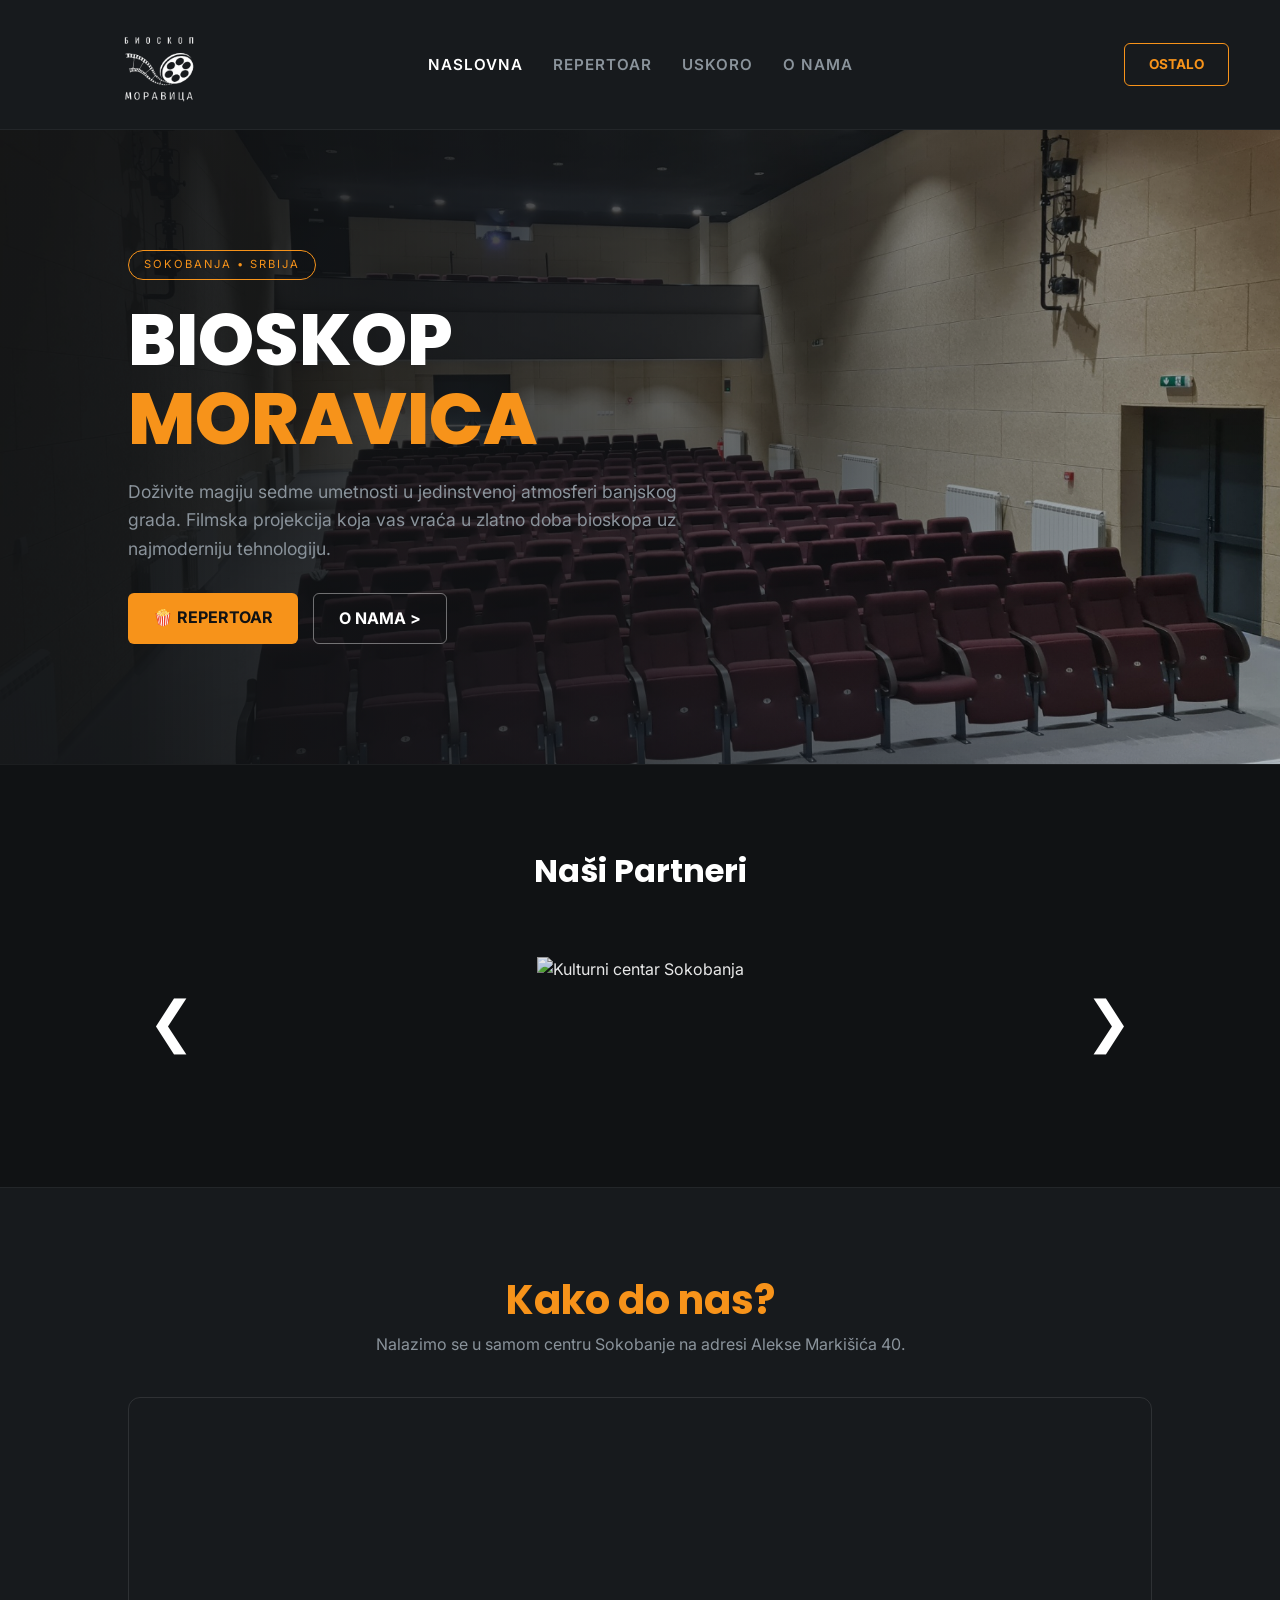
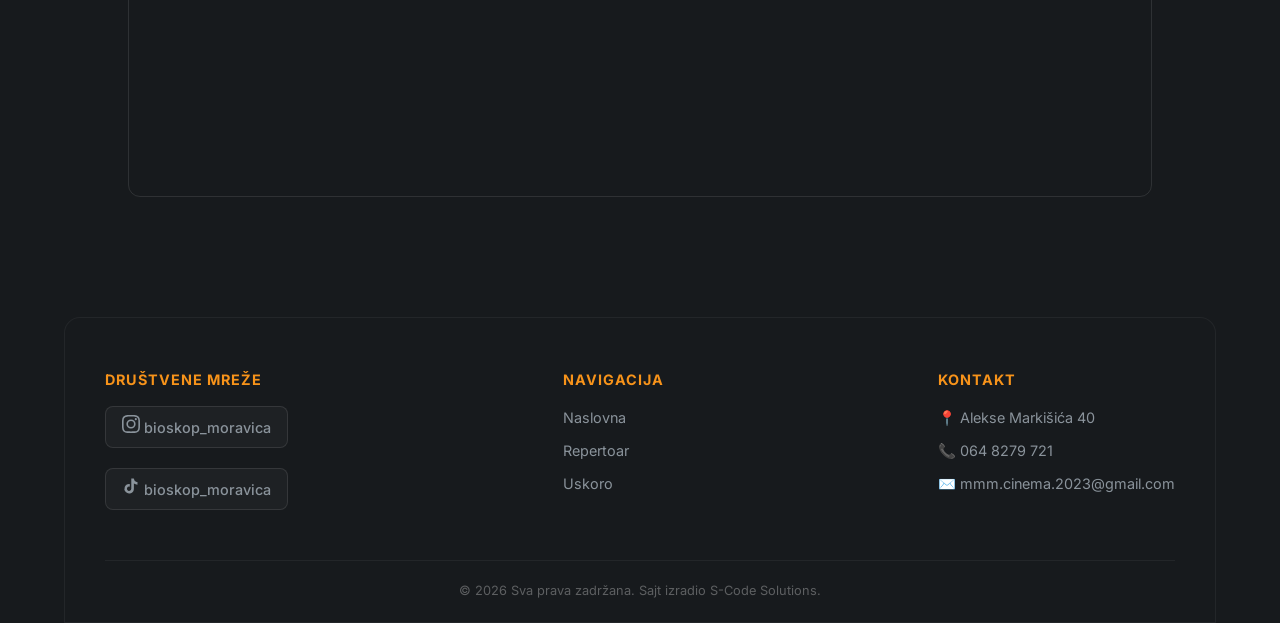
==== commit fe9e24fd: "logo kc promena" ====
--- a/index.html
+++ b/index.html
@@ -52,8 +52,9 @@
             
             <div class="slider-track-window">
                 <div class="partner-logos" id="partnerTrack">
+                    <!-- ZAMENJEN LOGO KC SOKOBANJA -->
                     <a href="https://kcsokobanja.rs/" target="_blank" class="partner-link">
-                        <img src="assets/kc-sokobanja.png" alt="Kulturni centar Sokobanja" class="partner-logo-img">
+                        <img src="assets/logokcs.png" alt="Kulturni centar Sokobanja" class="partner-logo-img">
                     </a>
                     <a href="https://sokobanja.rs/" target="_blank" class="partner-link">
                         <img src="assets/to-sokobanja.png" alt="Turistička organizacija Sokobanja" class="partner-logo-img">
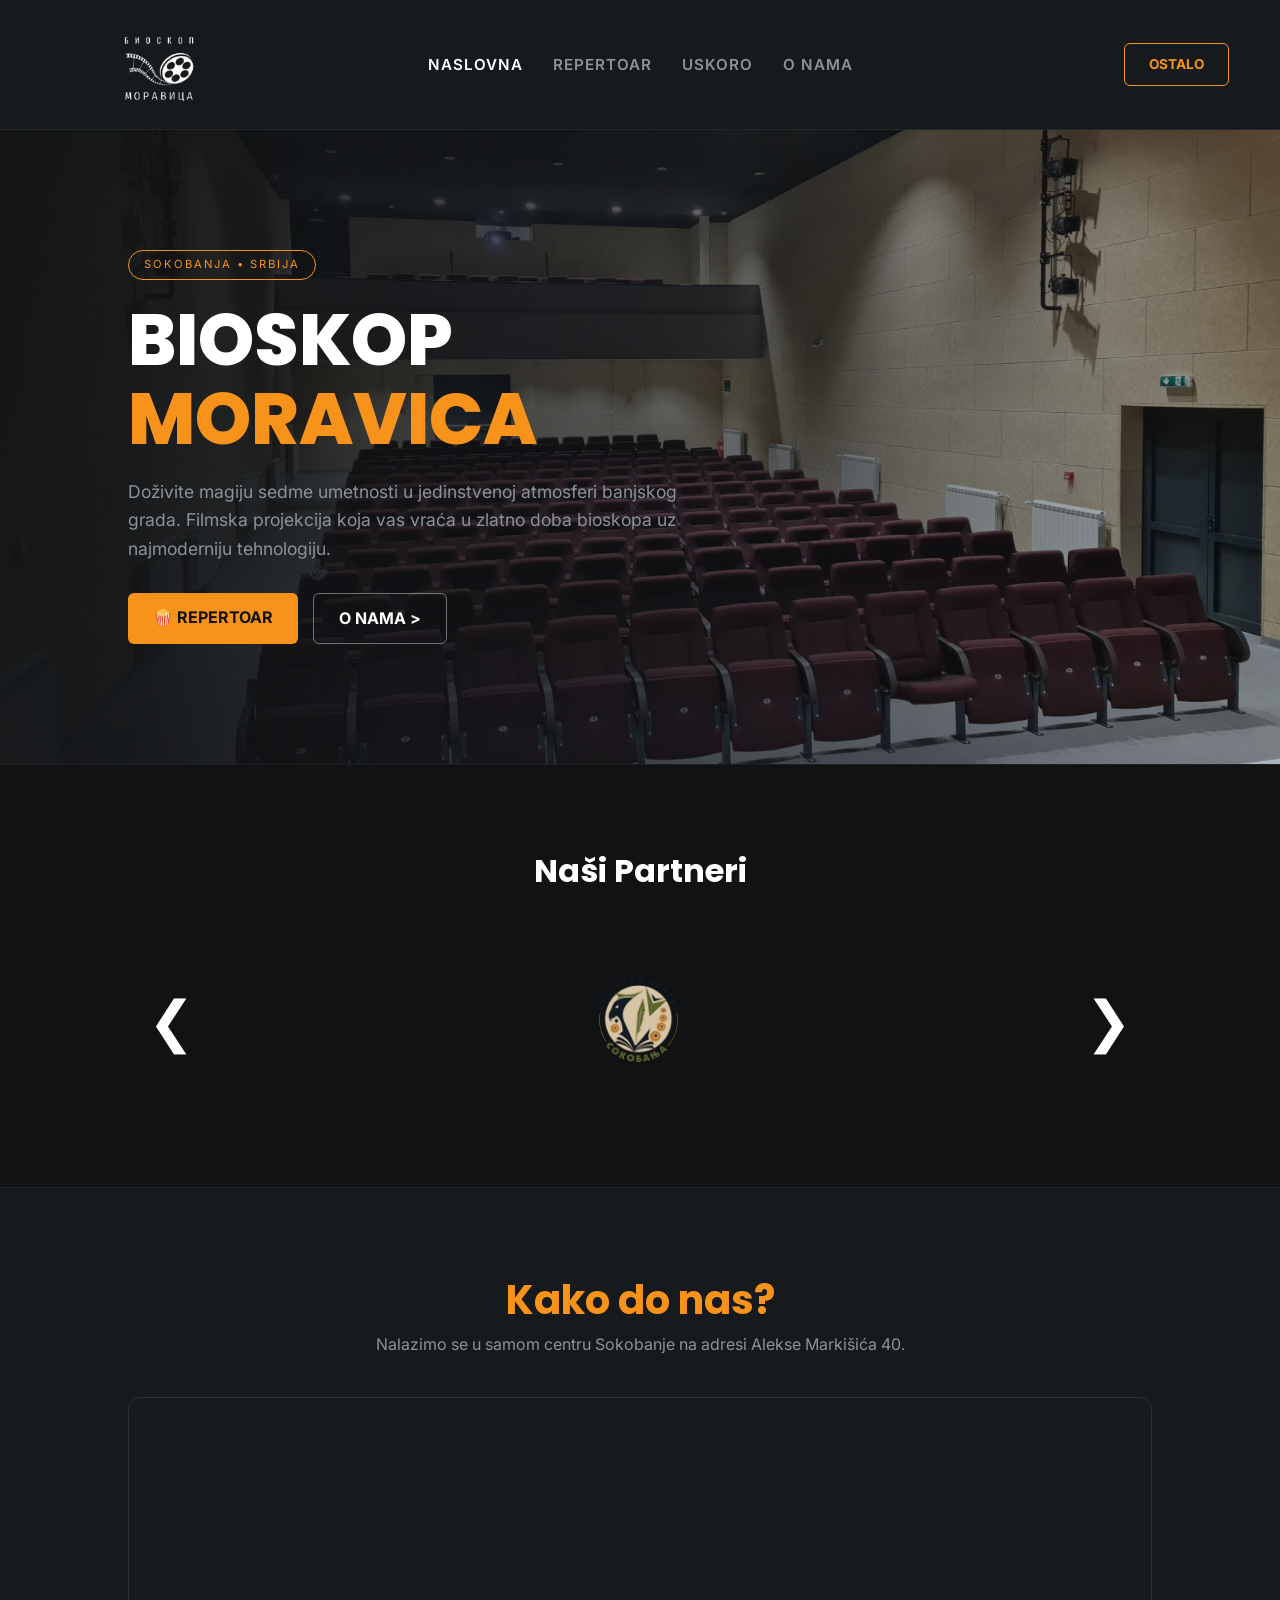
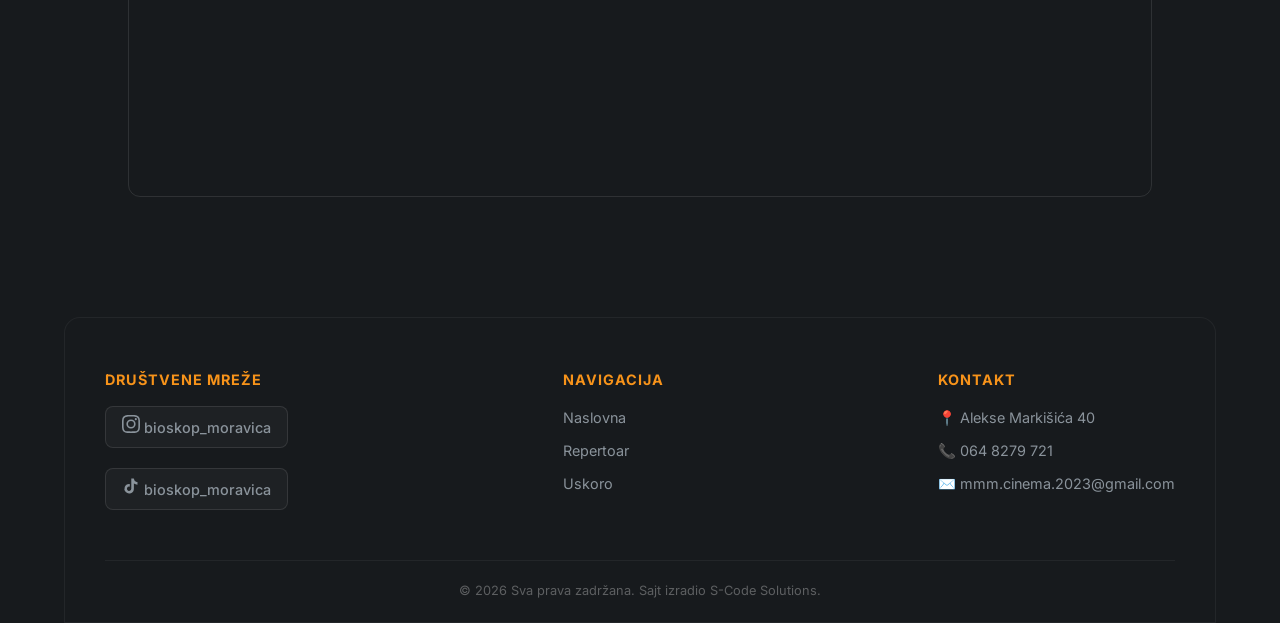
==== commit 567e1dcb: "isp[ravla kc" ====
--- a/index.html
+++ b/index.html
@@ -54,7 +54,7 @@
                 <div class="partner-logos" id="partnerTrack">
                     <!-- ZAMENJEN LOGO KC SOKOBANJA -->
                     <a href="https://kcsokobanja.rs/" target="_blank" class="partner-link">
-                        <img src="assets/logokcs.png" alt="Kulturni centar Sokobanja" class="partner-logo-img">
+                        <img src="assets/logokc.png" alt="Kulturni centar Sokobanja" class="partner-logo-img">
                     </a>
                     <a href="https://sokobanja.rs/" target="_blank" class="partner-link">
                         <img src="assets/to-sokobanja.png" alt="Turistička organizacija Sokobanja" class="partner-logo-img">
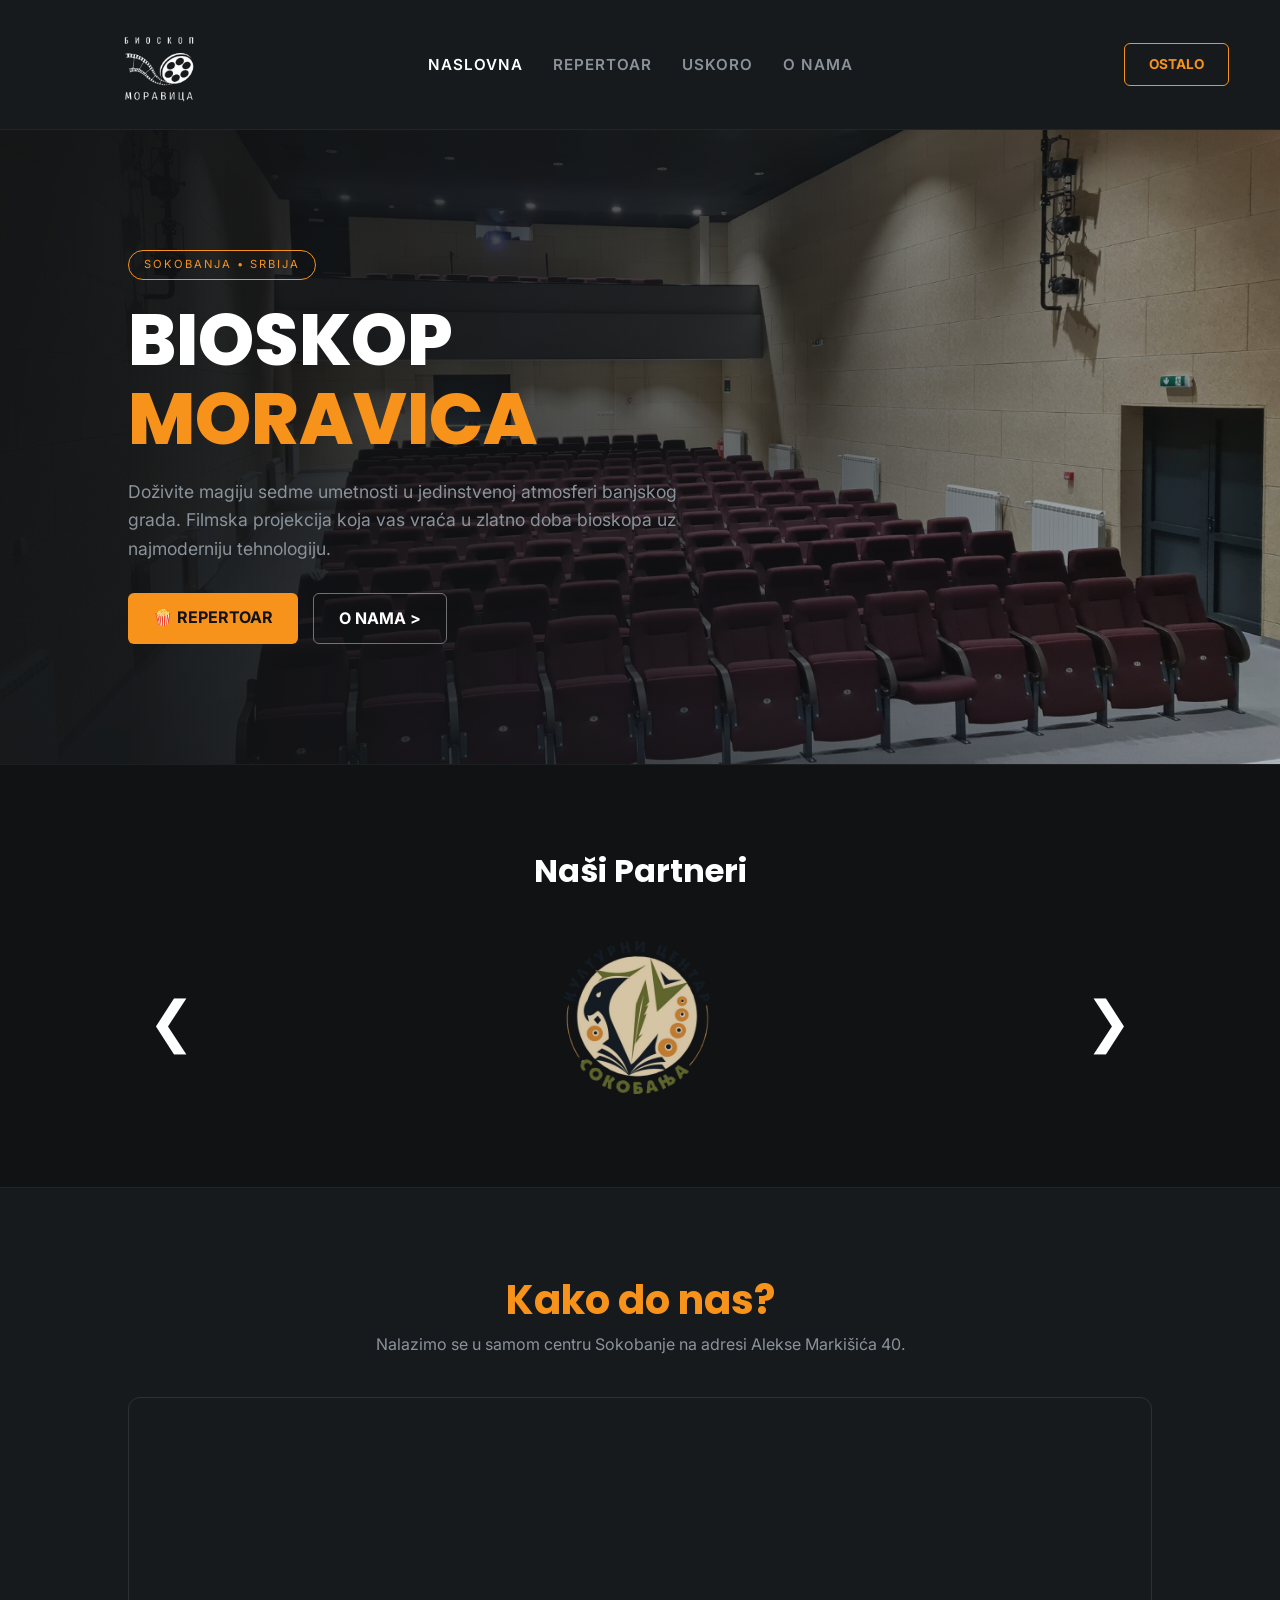
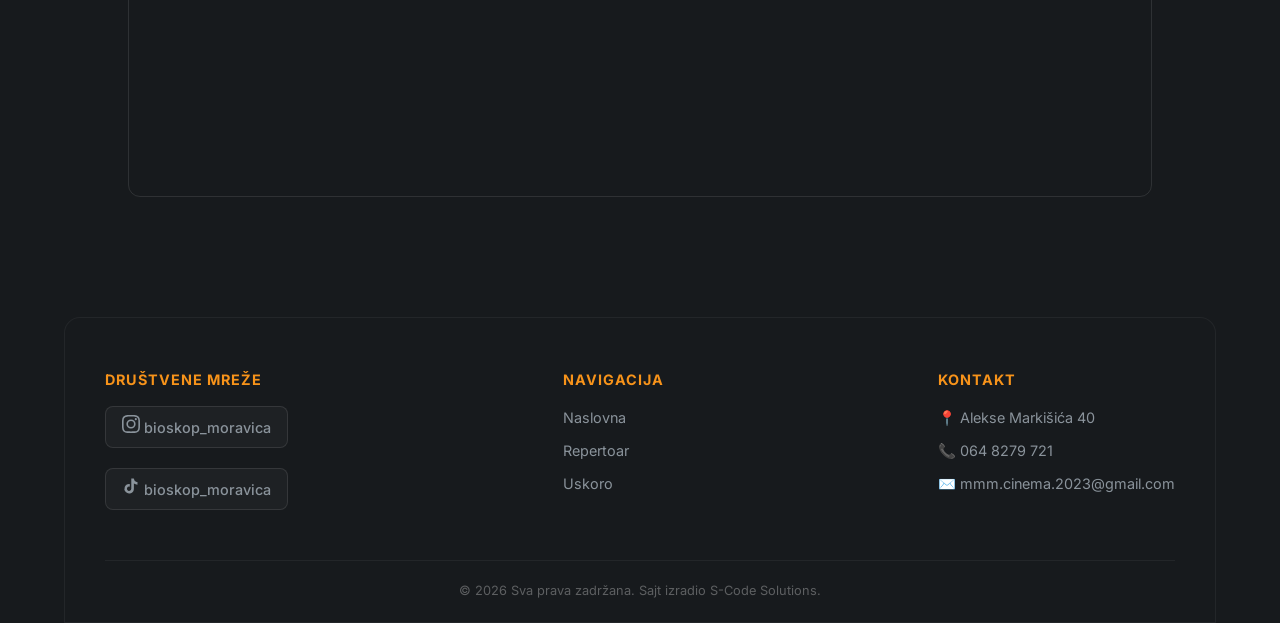
==== commit 653b4d47: "poivecanje kc" ====
--- a/index.html
+++ b/index.html
@@ -52,9 +52,9 @@
             
             <div class="slider-track-window">
                 <div class="partner-logos" id="partnerTrack">
-                    <!-- ZAMENJEN LOGO KC SOKOBANJA -->
+                    <!-- OVDE JE LOGO UVEĆAN UZ POMOĆ SCALE KOMANDE -->
                     <a href="https://kcsokobanja.rs/" target="_blank" class="partner-link">
-                        <img src="assets/logokc.png" alt="Kulturni centar Sokobanja" class="partner-logo-img">
+                        <img src="assets/logokc.png" alt="Kulturni centar Sokobanja" class="partner-logo-img" style="transform: scale(1.8);">
                     </a>
                     <a href="https://sokobanja.rs/" target="_blank" class="partner-link">
                         <img src="assets/to-sokobanja.png" alt="Turistička organizacija Sokobanja" class="partner-logo-img">
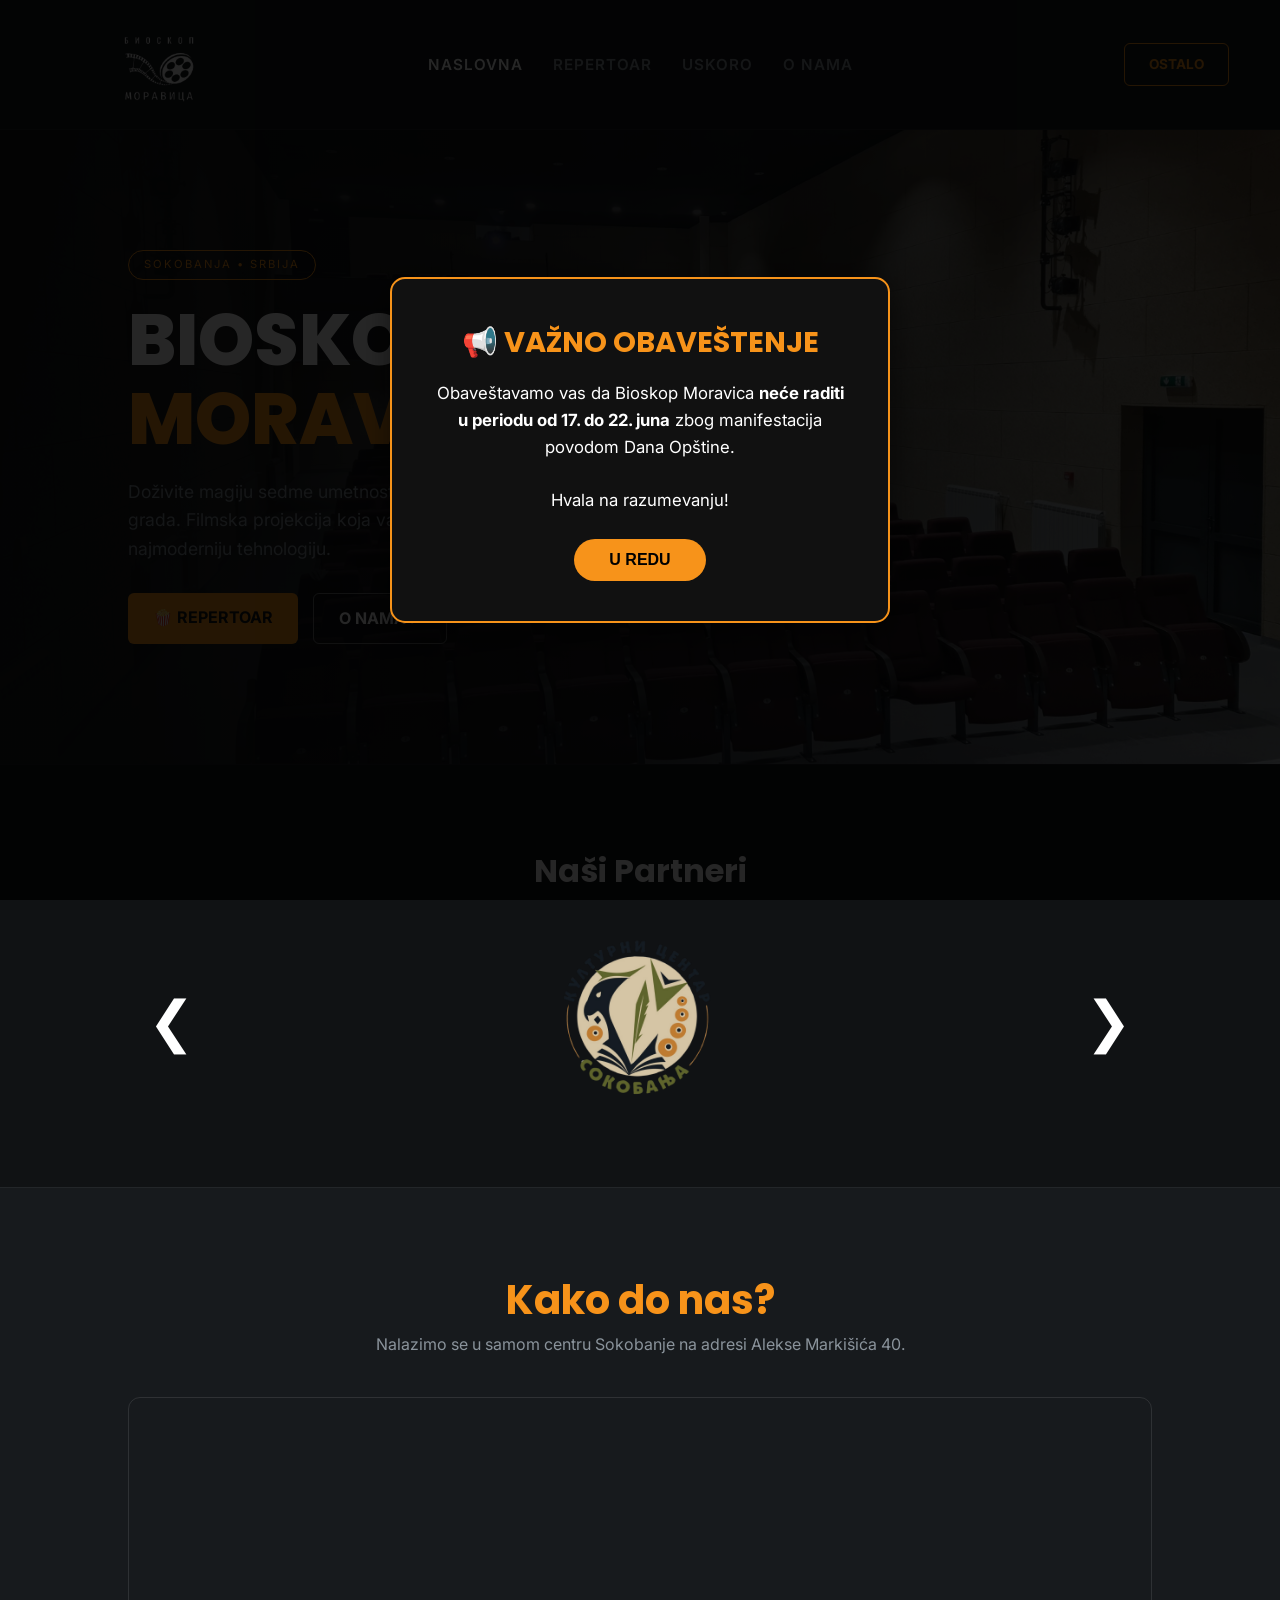
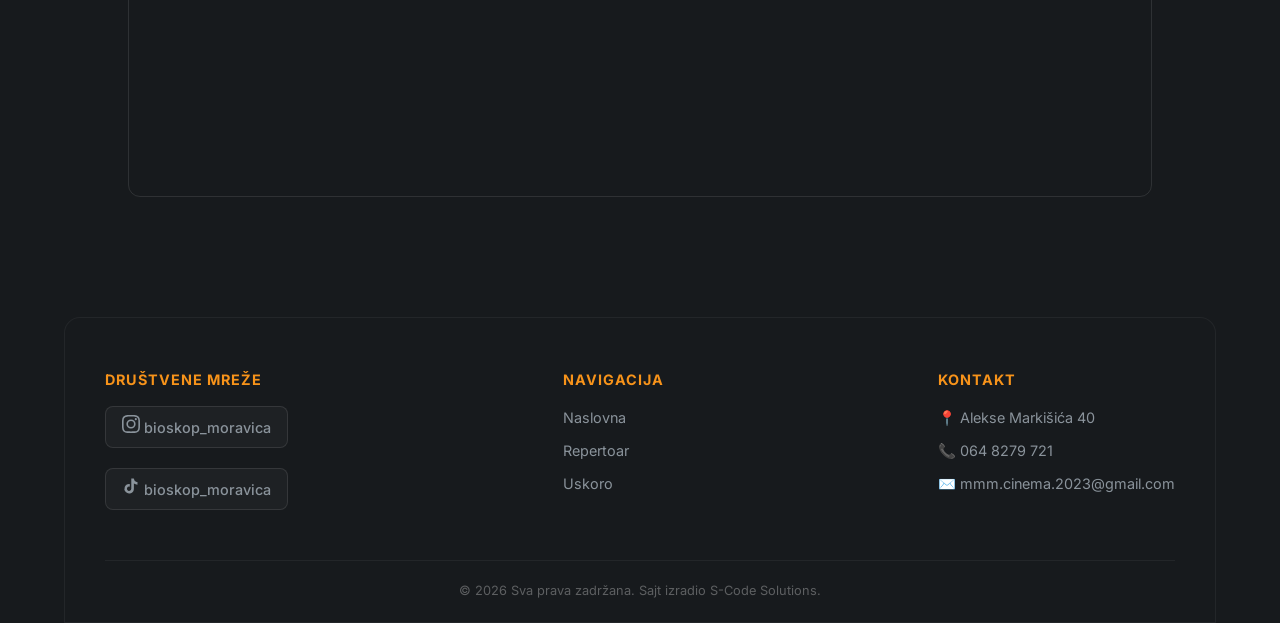
==== commit ddfd2466: "index" ====
--- a/index.html
+++ b/index.html
@@ -6,8 +6,70 @@
     <title>Bioskop Moravica | Naslovna</title>
     <link rel="stylesheet" href="style.css">
     <link href="https://fonts.googleapis.com/css2?family=Inter:wght@400;600&family=Poppins:wght@700;800&display=swap" rel="stylesheet">
+    <style>
+        /* DIZAJN ZA POP-UP OBAVEŠTENJE NA NASLOVNOJ */
+        .custom-popup-overlay {
+            position: fixed;
+            top: 0;
+            left: 0;
+            width: 100%;
+            height: 100%;
+            background: rgba(0, 0, 0, 0.85);
+            display: flex; /* Ovo čini da se pop-up prikaže čim se otvori sajt */
+            justify-content: center;
+            align-items: center;
+            z-index: 99999;
+        }
+        .custom-popup-box {
+            background: #111111;
+            border: 2px solid var(--accent, #ffcc00);
+            padding: 40px;
+            border-radius: 15px;
+            max-width: 500px;
+            width: 90%;
+            text-align: center;
+            box-shadow: 0 10px 30px rgba(0,0,0,0.5);
+            font-family: 'Inter', sans-serif;
+        }
+        .custom-popup-box h3 {
+            font-family: 'Poppins', sans-serif;
+            color: var(--accent, #ffcc00);
+            font-size: 1.8rem;
+            margin-top: 0;
+            margin-bottom: 15px;
+        }
+        .custom-popup-box p {
+            color: #ffffff;
+            font-size: 1.05rem;
+            line-height: 1.6;
+            margin-bottom: 25px;
+        }
+        .custom-popup-btn {
+            background: var(--accent, #ffcc00);
+            color: #000000;
+            border: none;
+            padding: 12px 35px;
+            font-weight: 600;
+            border-radius: 25px;
+            cursor: pointer;
+            transition: transform 0.2s;
+            font-size: 1rem;
+        }
+        .custom-popup-btn:hover {
+            transform: scale(1.05);
+        }
+    </style>
 </head>
 <body>
+
+    <!-- POP-UP ZA DAN OPŠTINE -->
+    <div class="custom-popup-overlay" id="praznikPopup">
+        <div class="custom-popup-box">
+            <h3>📢 VAŽNO OBAVEŠTENJE</h3>
+            <p>Obaveštavamo vas da Bioskop Moravica <strong>neće raditi u periodu od 17. do 22. juna</strong> zbog manifestacija povodom Dana Opštine.<br><br>Hvala na razumevanju!</p>
+            <button class="custom-popup-btn" onclick="zatvoriPraznikPopup()">U REDU</button>
+        </div>
+    </div>
     
     <nav class="navbar">
         <div class="nav-left">
@@ -113,6 +175,11 @@
     <script>
         function toggleMenu() { 
             document.getElementById("navLinks").classList.toggle("active"); 
+        }
+
+        // FUKNCIJA ZA ZATVARANJE POP-UP OBAVEŠTENJA
+        function zatvoriPraznikPopup() {
+            document.getElementById("praznikPopup").style.display = "none";
         }
 
         function slideRight() {
